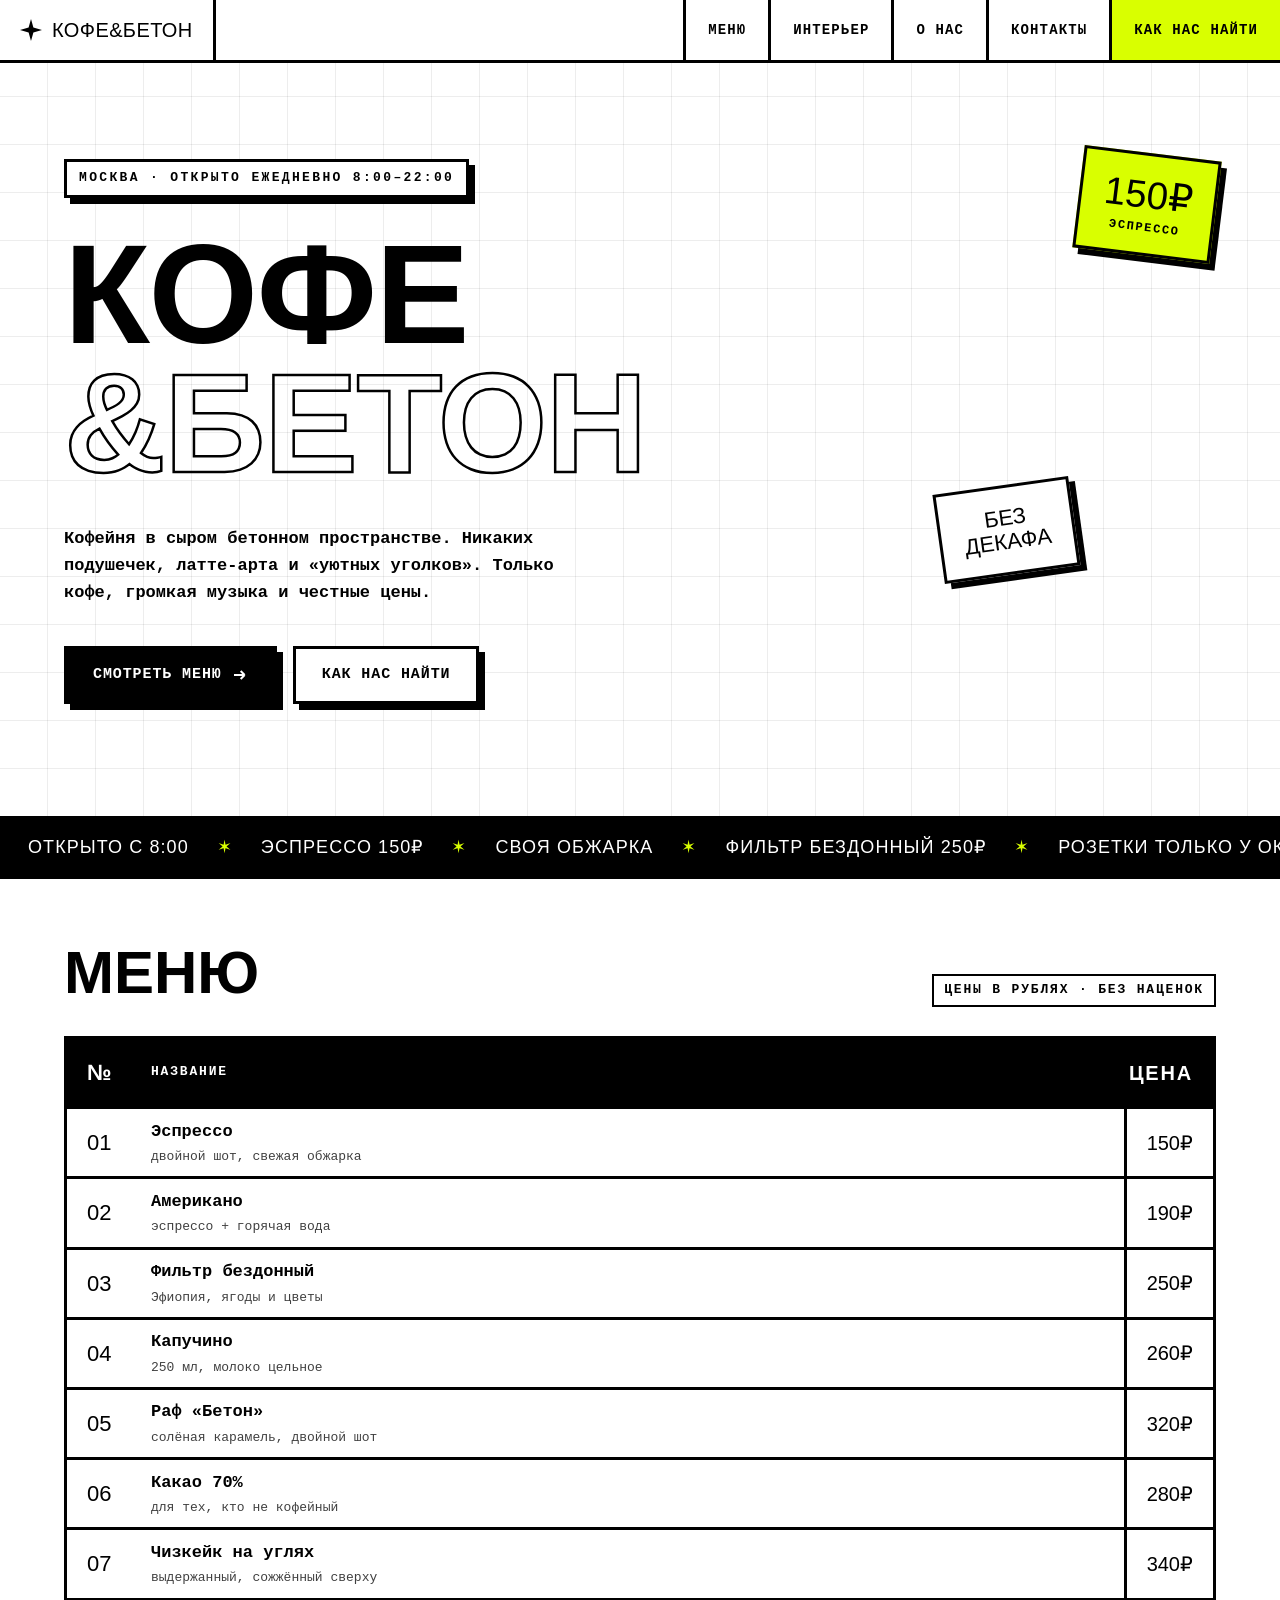
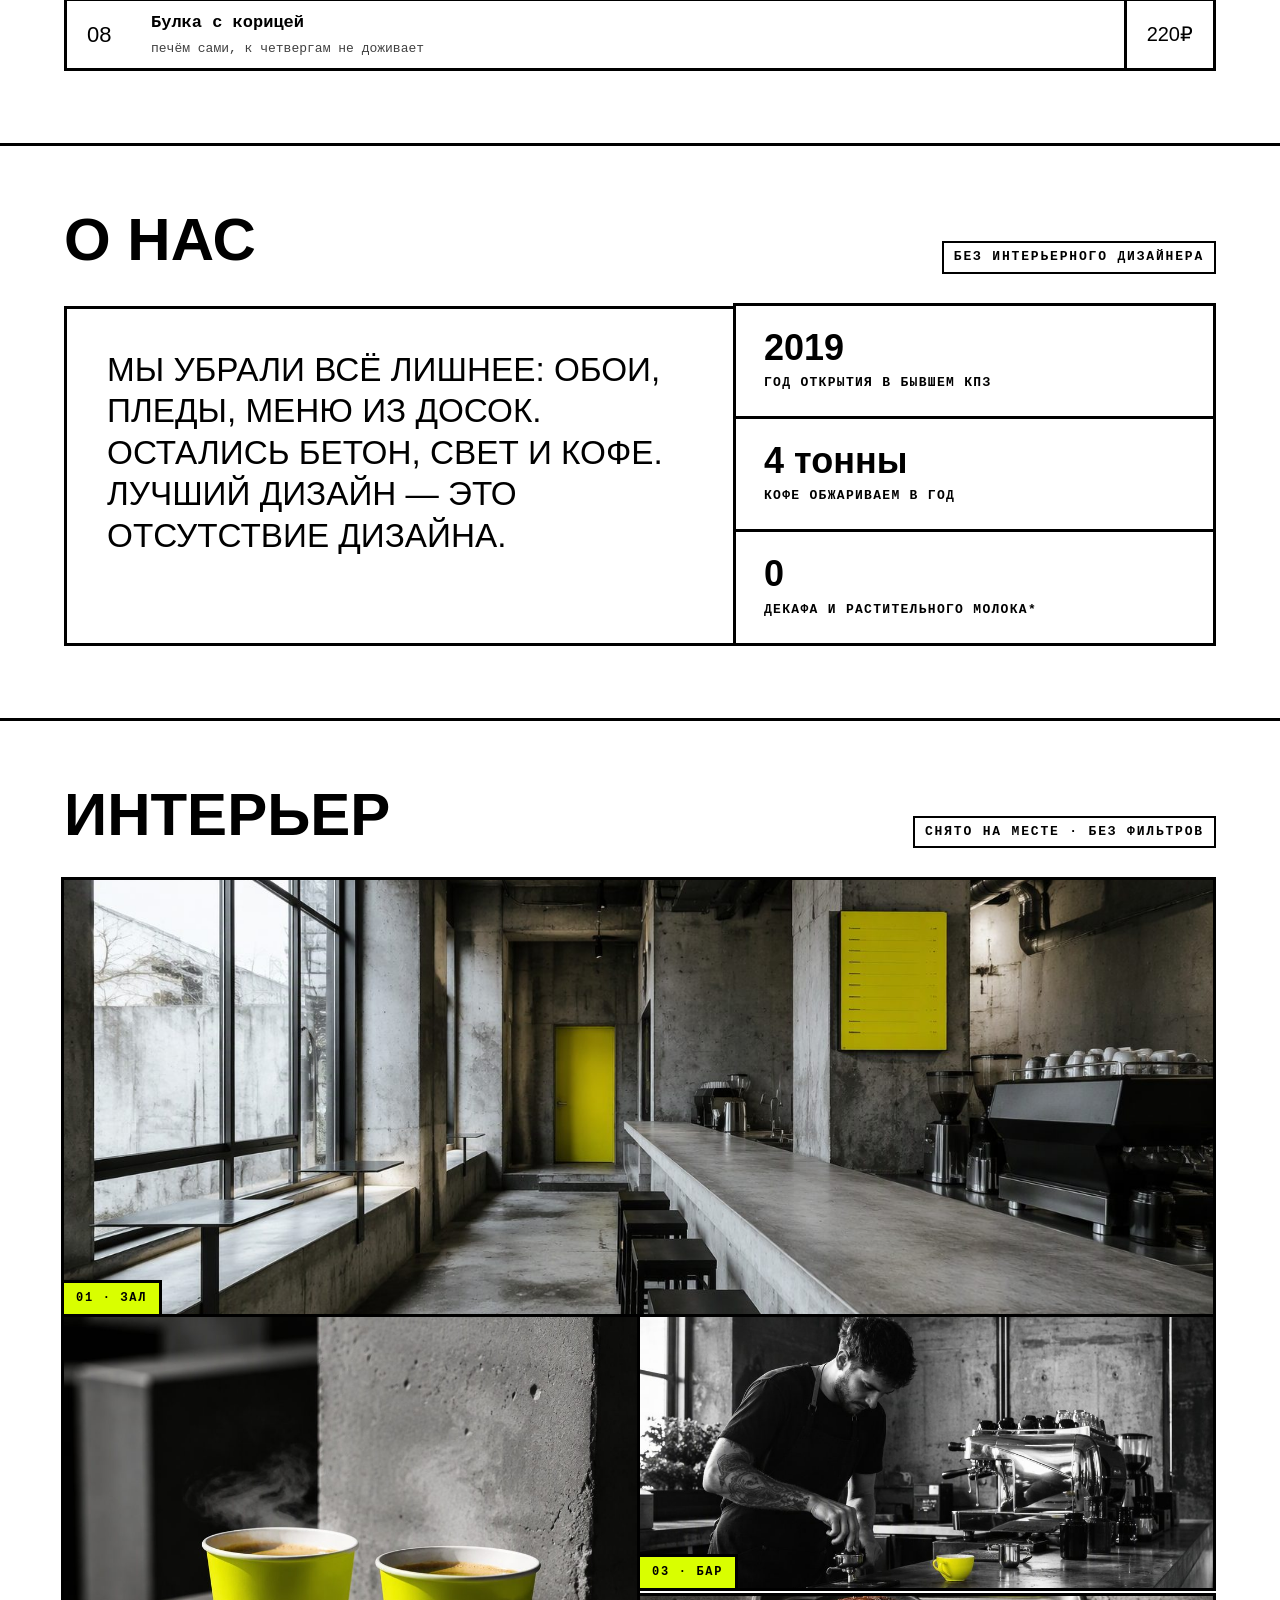
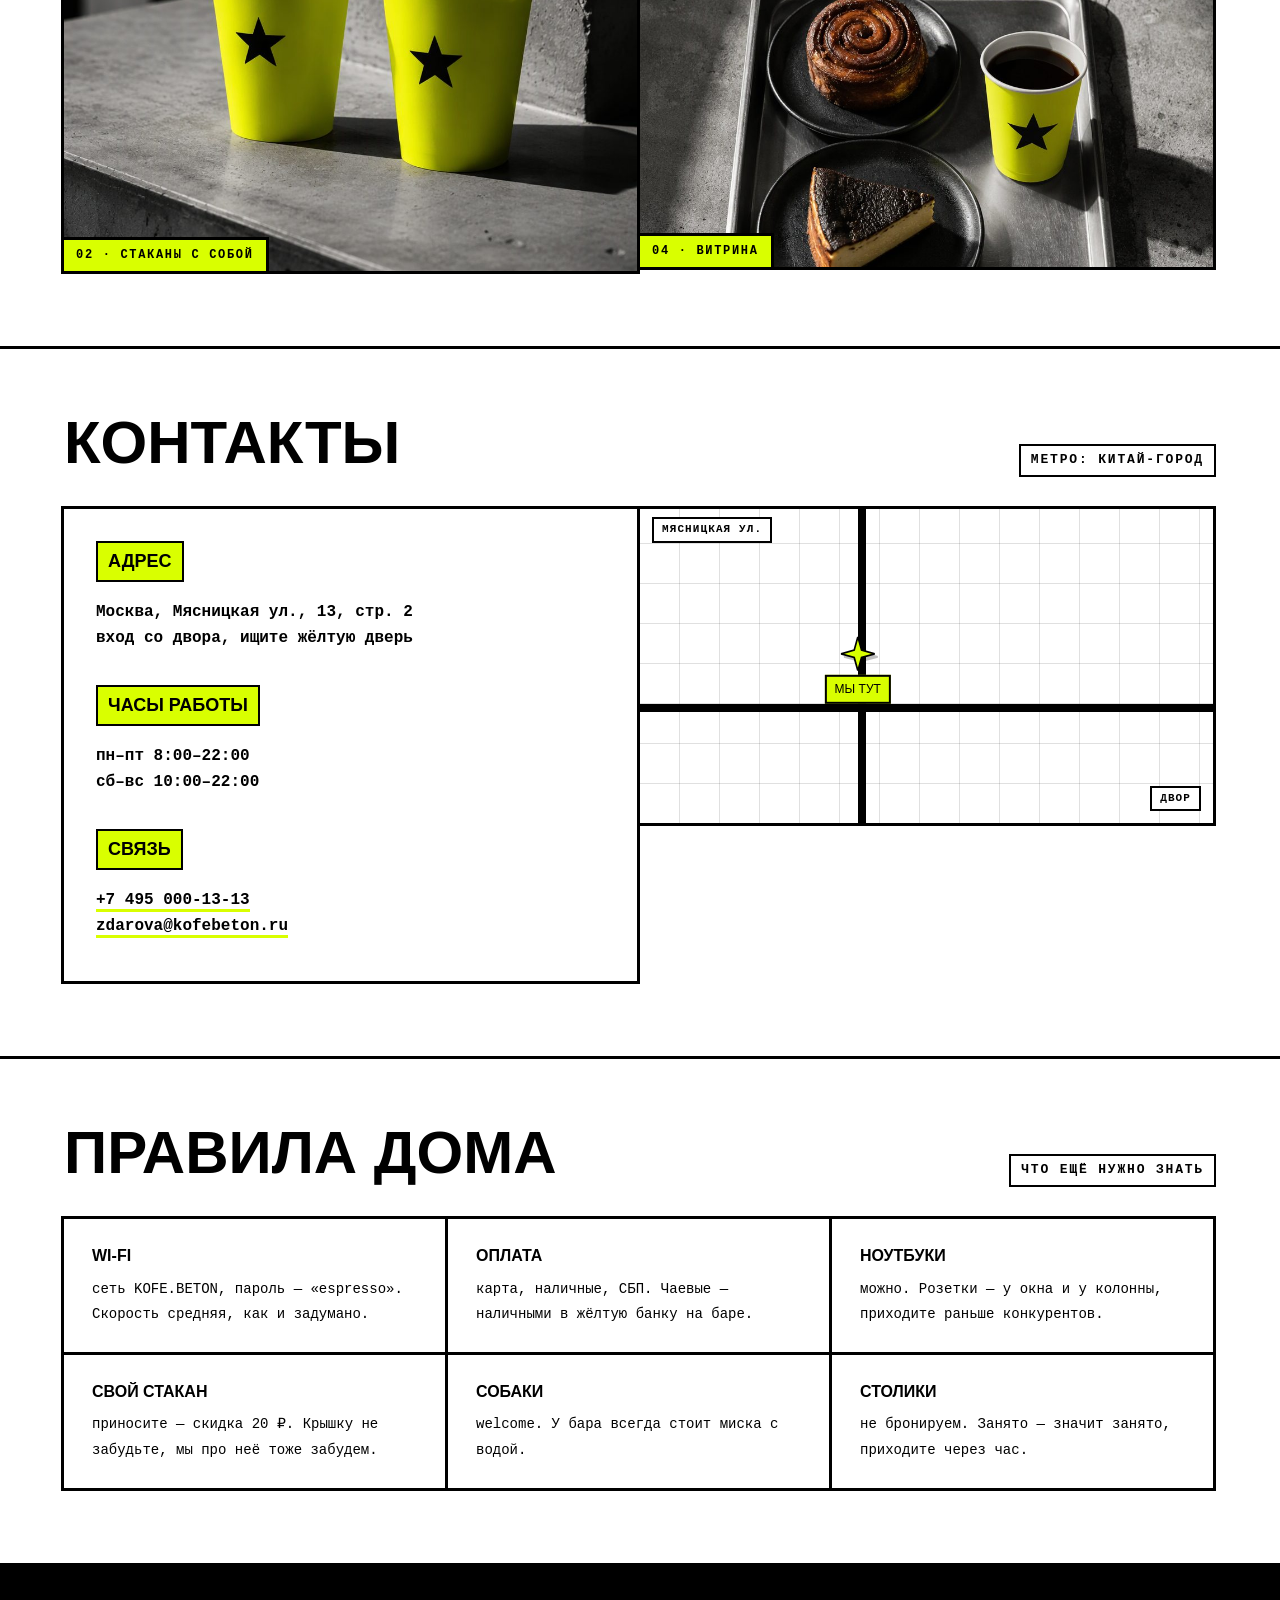
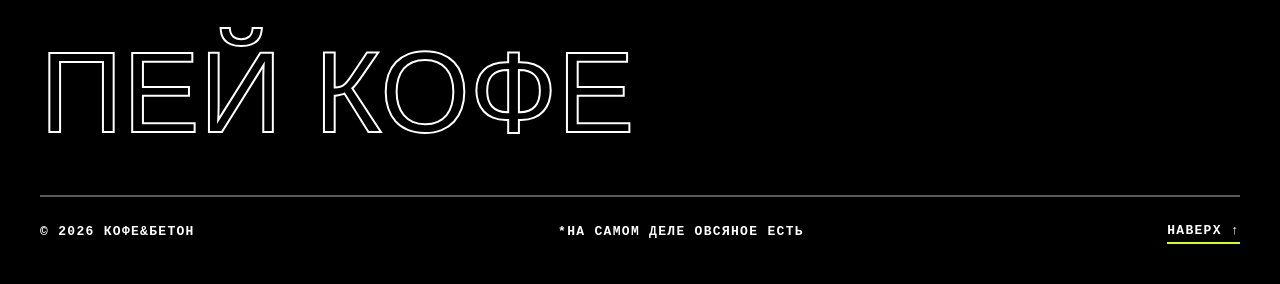
==== brutalism/index.html @ d3bed9bd "КОФЕ & БЕТОН: два сайта — постер в корне, брутализм в /brutalism/" ====
<!doctype html>
<html lang="ru">
<head>
<meta charset="utf-8">
<meta name="viewport" content="width=device-width, initial-scale=1">
<meta http-equiv="Content-Security-Policy" content="default-src 'self'; script-src 'self' 'unsafe-inline'; style-src 'self' 'unsafe-inline' https://fonts.googleapis.com; font-src https://fonts.gstatic.com; img-src 'self' data:; base-uri 'self'; form-action 'none'">
<title>КОФЕ & БЕТОН — кофейня в Москве</title>
<meta name="description" content="КОФЕ & БЕТОН — кофейня в стиле брутализм. Эспрессо, фильтр, молочные и бетонный интерьер. Открыто ежедневно с 8:00.">
<link rel="icon" href="data:image/svg+xml,%3Csvg xmlns='http://www.w3.org/2000/svg' viewBox='0 0 24 24'%3E%3Crect width='24' height='24' fill='%23d9ff00'/%3E%3Cpath d='M12 3l1.8 7.2L21 12l-7.2 1.8L12 21l-1.8-7.2L3 12l7.2-1.8z'/%3E%3C/svg%3E">
<link rel="preconnect" href="https://fonts.googleapis.com">
<link rel="preconnect" href="https://fonts.gstatic.com" crossorigin>
<link href="https://fonts.googleapis.com/css2?family=Archivo+Black&family=Space+Mono:ital,wght@0,400;0,700;1,400&display=swap" rel="stylesheet">
<style>
:root{
  --ink:#000000;
  --paper:#ffffff;
  --acid:#d9ff00;
  --display:"Archivo Black",Arial Black,sans-serif;
  --mono:"Space Mono","Courier New",monospace;
}
*{box-sizing:border-box;margin:0;padding:0}
html{scroll-behavior:smooth}
body{
  font-family:var(--mono);
  font-size:16px;
  line-height:1.6;
  color:var(--ink);
  background:var(--paper);
  -webkit-font-smoothing:antialiased;
  overflow-x:hidden;
}
img{max-width:100%;display:block}
a{color:inherit;text-decoration:none}
:focus-visible{outline:3px solid var(--ink);outline-offset:2px}
button{font-family:var(--mono);cursor:pointer}

/* ---------- header ---------- */
.header{
  position:sticky;top:0;z-index:50;
  display:flex;align-items:stretch;justify-content:space-between;
  background:var(--paper);
  border-bottom:3px solid var(--ink);
}
.brand{
  font-family:var(--display);
  font-size:20px;
  letter-spacing:.02em;
  padding:14px 20px;
  border-right:3px solid var(--ink);
  display:flex;align-items:center;gap:10px;
}
.brand svg{flex:none}
.nav{display:flex;align-items:stretch}
.nav a{
  display:flex;align-items:center;
  padding:14px 22px;
  border-left:3px solid var(--ink);
  font-weight:700;font-size:14px;letter-spacing:.08em;
  transition:background .15s ease-out,color .15s ease-out;
}
.nav a:hover,.nav a:focus-visible{background:var(--ink);color:var(--paper)}
.nav a.nav-cta{background:var(--acid)}
.nav a.nav-cta:hover,.nav a.nav-cta:focus-visible{background:var(--ink);color:var(--acid)}
.burger{
  display:none;
  background:var(--paper);border:none;border-left:3px solid var(--ink);
  padding:14px 20px;font-weight:700;font-size:14px;letter-spacing:.08em;
}
.burger:hover{background:var(--acid)}

/* ---------- hero ---------- */
.hero{
  position:relative;
  border-bottom:3px solid var(--ink);
  background:
    repeating-linear-gradient(0deg,transparent 0 47px,rgba(0,0,0,.07) 47px 48px),
    repeating-linear-gradient(90deg,transparent 0 47px,rgba(0,0,0,.07) 47px 48px),
    var(--paper);
}
.hero-inner{
  max-width:1200px;margin:0 auto;padding:96px 24px 112px;
}
.hero-kicker{
  display:inline-block;
  font-weight:700;font-size:13px;letter-spacing:.18em;
  border:3px solid var(--ink);
  padding:6px 12px;margin-bottom:32px;
  background:var(--paper);
  box-shadow:6px 6px 0 var(--ink);
}
.hero h1{
  font-family:var(--display);
  font-size:clamp(56px,11vw,148px);
  line-height:.92;
  letter-spacing:-.01em;
  text-transform:uppercase;
}
.hero h1 .row2{
  display:block;
  color:transparent;
  -webkit-text-stroke:2.5px var(--ink);
  text-stroke:2.5px var(--ink);
}
.hero-sub{
  max-width:52ch;
  margin-top:36px;
  font-size:17px;font-weight:700;
}
.hero-actions{display:flex;flex-wrap:wrap;gap:16px;margin-top:40px}
.btn{
  display:inline-flex;align-items:center;gap:10px;
  font-weight:700;font-size:15px;letter-spacing:.06em;text-transform:uppercase;
  border:3px solid var(--ink);
  padding:14px 26px;
  background:var(--paper);color:var(--ink);
  box-shadow:6px 6px 0 var(--ink);
  transition:transform .12s ease-out,box-shadow .12s ease-out,background .12s ease-out,color .12s ease-out;
}
.btn:hover{background:var(--acid);transform:translate(3px,3px);box-shadow:3px 3px 0 var(--ink)}
.btn:active{transform:translate(6px,6px);box-shadow:0 0 0 var(--ink)}
.btn-dark{background:var(--ink);color:var(--paper)}
.btn-dark:hover{background:var(--acid);color:var(--ink)}
.sticker{
  position:absolute;
  font-family:var(--display);
  text-transform:uppercase;
  background:var(--acid);
  border:3px solid var(--ink);
  box-shadow:6px 6px 0 var(--ink);
  padding:18px 22px;
  text-align:center;
  line-height:1.1;
  transform:rotate(7deg);
  transition:transform .2s ease-out;
}
.sticker:hover{transform:rotate(0deg) scale(1.05)}
.sticker .price{font-size:clamp(28px,3vw,40px);display:block}
.sticker .label{font-family:var(--mono);font-weight:700;font-size:12px;letter-spacing:.14em;display:block;margin-top:6px}
.sticker-hero{top:12%;right:5%}
.sticker-no{top:56%;right:16%;background:var(--paper);transform:rotate(-8deg)}
.sticker-no:hover{transform:rotate(0deg) scale(1.05)}

/* ---------- ticker ---------- */
.ticker{
  border-bottom:3px solid var(--ink);
  background:var(--ink);color:var(--paper);
  overflow:hidden;white-space:nowrap;
}
.ticker-track{
  display:inline-flex;align-items:center;
  padding:14px 0;
  animation:ticker 22s linear infinite;
}
.ticker:hover .ticker-track{animation-play-state:paused}
.ticker-track span{
  font-family:var(--display);
  font-size:18px;letter-spacing:.06em;text-transform:uppercase;
  padding:0 28px;
}
.ticker-track .dot{color:var(--acid);padding:0}
@keyframes ticker{
  from{transform:translateX(0)}
  to{transform:translateX(-50%)}
}

/* ---------- sections ---------- */
.section{border-bottom:3px solid var(--ink)}
.section-head{
  display:flex;align-items:baseline;justify-content:space-between;gap:16px;flex-wrap:wrap;
  max-width:1200px;margin:0 auto;
  padding:64px 24px 32px;
}
.section-title{
  font-family:var(--display);
  font-size:clamp(34px,5vw,60px);
  line-height:1;
  text-transform:uppercase;
}
.section-note{font-size:13px;font-weight:700;letter-spacing:.14em;border:2px solid var(--ink);padding:4px 10px}

/* menu table */
.menu-table{max-width:1200px;margin:0 auto;padding:0 24px 72px}
.menu-row{
  display:grid;
  grid-template-columns:64px 1fr auto;
  align-items:center;gap:20px;
  border:3px solid var(--ink);
  margin-top:-3px;
  background:var(--paper);
  transition:background .12s ease-out;
}
.menu-row:hover{background:var(--acid)}
.menu-row.head{
  background:var(--ink);color:var(--paper);
  font-weight:700;font-size:13px;letter-spacing:.14em;text-transform:uppercase;
}
.menu-row.head:hover{background:var(--ink)}
.menu-num{
  font-family:var(--display);font-size:22px;
  padding:16px 0 16px 20px;
}
.menu-name{font-weight:700;font-size:17px}
.menu-desc{display:block;font-size:13px;opacity:.75;margin-top:2px}
.menu-price{
  font-family:var(--display);font-size:20px;
  border-left:3px solid var(--ink);
  padding:16px 20px;align-self:stretch;
  display:flex;align-items:center;
  white-space:nowrap;
}

/* gallery */
.gallery-grid{
  max-width:1200px;margin:0 auto;
  padding:0 24px 72px;
  display:grid;grid-template-columns:1fr 1fr;
}
.ph{
  position:relative;margin:-3px 0 0 -3px;
  border:3px solid var(--ink);
  background:var(--ink);overflow:hidden;
}
.ph img{width:100%;height:100%;object-fit:cover;display:block;transition:transform .25s ease-out}
.ph:hover img{transform:scale(1.03)}
.ph figcaption{
  position:absolute;left:0;bottom:0;
  background:var(--acid);
  border-top:3px solid var(--ink);border-right:3px solid var(--ink);
  font-weight:700;font-size:12px;letter-spacing:.14em;
  padding:6px 12px;
}
.ph-wide{grid-column:1/-1;height:440px}
.ph-tall{grid-row:span 2;height:560px}
.ph-small{height:277px}

/* house rules */
.rules{
  max-width:1200px;margin:0 auto;
  padding:0 24px 72px;
  display:grid;grid-template-columns:repeat(3,1fr);
}
.rule{
  border:3px solid var(--ink);margin:-3px 0 0 -3px;
  padding:24px 28px;
  transition:background .12s ease-out;
}
.rule:hover{background:var(--acid)}
.rule b{font-family:var(--display);font-size:16px;text-transform:uppercase;display:block;margin-bottom:8px}
.rule span{font-size:14px}

/* about */
.about-grid{
  max-width:1200px;margin:0 auto;
  padding:0 24px 72px;
  display:grid;grid-template-columns:1.4fr 1fr;gap:0;
  border:none;
}
.about-statement{
  border:3px solid var(--ink);
  padding:40px;
  font-family:var(--display);
  font-size:clamp(22px,2.6vw,34px);
  line-height:1.25;text-transform:uppercase;
  background:var(--paper);
}
.about-facts{display:flex;flex-direction:column}
.fact{
  border:3px solid var(--ink);margin:-3px 0 0 -3px;
  padding:22px 28px;
  flex:1;display:flex;flex-direction:column;justify-content:center;
  transition:background .12s ease-out;
}
.fact:hover{background:var(--acid)}
.fact b{font-family:var(--display);font-size:clamp(24px,3vw,36px);display:block;line-height:1.1}
.fact span{font-size:13px;font-weight:700;letter-spacing:.1em;text-transform:uppercase;margin-top:6px}

/* contacts */
.contact-grid{
  max-width:1200px;margin:0 auto;
  padding:0 24px 72px;
  display:grid;grid-template-columns:1fr 1fr;gap:0;
}
.contact-block{border:3px solid var(--ink);margin:-3px 0 0 -3px;padding:32px}
.contact-block h3{
  font-family:var(--display);font-size:18px;text-transform:uppercase;
  margin-bottom:18px;
  display:inline-block;background:var(--acid);padding:4px 10px;border:2px solid var(--ink);
}
.contact-block p{font-size:16px;font-weight:700;margin-bottom:10px}
.contact-block a{border-bottom:3px solid var(--acid);transition:background .12s ease-out}
.contact-block a:hover{background:var(--acid)}
.map{
  border:3px solid var(--ink);margin:-3px 0 0 -3px;
  height:320px;position:relative;overflow:hidden;
  background:
    repeating-linear-gradient(0deg,transparent 0 39px,rgba(0,0,0,.12) 39px 40px),
    repeating-linear-gradient(90deg,transparent 0 39px,rgba(0,0,0,.12) 39px 40px),
    var(--paper);
}
.map-road{position:absolute;background:var(--ink)}
.map-road.h{left:0;right:0;height:8px;top:62%}
.map-road.v{top:0;bottom:0;width:8px;left:38%}
.map-label{
  position:absolute;font-size:11px;font-weight:700;letter-spacing:.1em;
  background:var(--paper);border:2px solid var(--ink);padding:2px 8px;
}
.map-pin{
  position:absolute;top:62%;left:38%;
  transform:translate(-50%,-100%);
  display:flex;flex-direction:column;align-items:center;
}
.map-pin svg{filter:drop-shadow(3px 3px 0 rgba(0,0,0,.25))}
.map-pin span{
  font-family:var(--display);font-size:12px;text-transform:uppercase;
  background:var(--acid);border:2px solid var(--ink);padding:3px 8px;margin-top:4px;white-space:nowrap;
}

/* footer */
.footer{background:var(--ink);color:var(--paper);padding:72px 24px 40px}
.footer-inner{max-width:1200px;margin:0 auto}
.footer-big{
  font-family:var(--display);
  font-size:clamp(44px,9vw,120px);
  line-height:.95;text-transform:uppercase;
  color:transparent;-webkit-text-stroke:2px var(--paper);
  transition:color .2s ease-out;
}
.footer-big:hover{color:var(--acid);-webkit-text-stroke-color:var(--acid)}
.footer-row{
  display:flex;justify-content:space-between;align-items:center;gap:24px;flex-wrap:wrap;
  margin-top:48px;padding-top:24px;
  border-top:2px solid rgba(255,255,255,.35);
  font-size:13px;font-weight:700;letter-spacing:.1em;text-transform:uppercase;
}
.footer-row a{border-bottom:2px solid var(--acid)}
.footer-row a:hover{background:var(--acid);color:var(--ink);border-bottom-color:var(--ink)}
.to-top{display:inline-flex;align-items:center;gap:8px;color:inherit}
.to-top:hover{background:var(--acid);color:var(--ink)}

/* ---------- mobile ---------- */
@media (max-width:860px){
  .nav{
    display:none;position:absolute;top:100%;left:0;right:0;
    flex-direction:column;background:var(--paper);
    border-bottom:3px solid var(--ink);
  }
  .nav.open{display:flex}
  .nav a{border-left:none;border-top:3px solid var(--ink);padding:16px 22px}
  .burger{display:block}
  .hero-inner{padding:64px 20px 180px}
  .sticker-hero{top:auto;bottom:-40px;right:6%}
  .sticker-no{display:none}
  .about-grid,.contact-grid{grid-template-columns:1fr}
  .gallery-grid{grid-template-columns:1fr}
  .ph-wide{height:280px}
  .ph-tall{grid-row:auto;height:400px}
  .ph-small{height:280px}
  .rules{grid-template-columns:1fr 1fr}
}
@media (prefers-reduced-motion:reduce){
  html{scroll-behavior:auto}
  .ticker-track{animation:none}
  *{transition:none!important}
}
</style>
</head>
<body>

<header class="header">
  <a class="brand" href="#top" aria-label="КОФЕ & БЕТОН — наверх">
    <svg width="22" height="22" viewBox="0 0 24 24" aria-hidden="true">
      <path d="M12 0l2.6 9.4L24 12l-9.4 2.6L12 24l-2.6-9.4L0 12l9.4-2.6z" fill="currentColor"/>
    </svg>
    КОФЕ&БЕТОН
  </a>
  <button class="burger" id="burger" aria-expanded="false" aria-controls="nav">МЕНЮ &#9776;</button>
  <nav class="nav" id="nav" aria-label="Основная навигация">
    <a href="#menu">МЕНЮ</a>
    <a href="#gallery">ИНТЕРЬЕР</a>
    <a href="#about">О НАС</a>
    <a href="#contacts">КОНТАКТЫ</a>
    <a class="nav-cta" href="#contacts">КАК НАС НАЙТИ</a>
  </nav>
</header>

<main id="top">

  <!-- HERO -->
  <section class="hero">
    <div class="hero-inner">
      <span class="hero-kicker">МОСКВА · ОТКРЫТО ЕЖЕДНЕВНО 8:00–22:00</span>
      <h1>
        Кофе<span class="row2">&amp;Бетон</span>
      </h1>
      <p class="hero-sub">
        Кофейня в сыром бетонном пространстве. Никаких подушечек, латте-арта
        и «уютных уголков». Только кофе, громкая музыка и честные цены.
      </p>
      <div class="hero-actions">
        <a class="btn btn-dark" href="#menu">Смотреть меню
          <svg width="16" height="16" viewBox="0 0 24 24" aria-hidden="true"><path d="M3 12h16m0 0l-6-6m6 6l-6 6" stroke="currentColor" stroke-width="3" fill="none"/></svg>
        </a>
        <a class="btn" href="#contacts">Как нас найти</a>
      </div>
    </div>
    <div class="sticker sticker-hero" aria-hidden="true">
      <span class="price">150&#8381;</span>
      <span class="label">ЭСПРЕССО</span>
    </div>
    <div class="sticker sticker-no" aria-hidden="true">
      <span class="price" style="font-size:22px">БЕЗ<br>ДЕКАФА</span>
    </div>
  </section>

  <!-- TICKER -->
  <div class="ticker" aria-hidden="true">
    <div class="ticker-track" id="ticker-track">
      <span>Открыто с 8:00</span><span class="dot">&#10038;</span>
      <span>Эспрессо 150&#8381;</span><span class="dot">&#10038;</span>
      <span>Своя обжарка</span><span class="dot">&#10038;</span>
      <span>Фильтр бездонный 250&#8381;</span><span class="dot">&#10038;</span>
      <span>Розетки только у окна</span><span class="dot">&#10038;</span>
    </div>
  </div>

  <!-- MENU -->
  <section class="section" id="menu">
    <div class="section-head">
      <h2 class="section-title">Меню</h2>
      <span class="section-note">ЦЕНЫ В РУБЛЯХ · БЕЗ НАЦЕНОК</span>
    </div>
    <div class="menu-table" role="table" aria-label="Меню кофейни">
      <div class="menu-row head" role="row">
        <span class="menu-num">&#8470;</span><span>Название</span><span class="menu-price">Цена</span>
      </div>
      <div class="menu-row" role="row">
        <span class="menu-num">01</span>
        <span><span class="menu-name">Эспрессо</span><span class="menu-desc">двойной шот, свежая обжарка</span></span>
        <span class="menu-price">150&#8381;</span>
      </div>
      <div class="menu-row" role="row">
        <span class="menu-num">02</span>
        <span><span class="menu-name">Американо</span><span class="menu-desc">эспрессо + горячая вода</span></span>
        <span class="menu-price">190&#8381;</span>
      </div>
      <div class="menu-row" role="row">
        <span class="menu-num">03</span>
        <span><span class="menu-name">Фильтр бездонный</span><span class="menu-desc">Эфиопия, ягоды и цветы</span></span>
        <span class="menu-price">250&#8381;</span>
      </div>
      <div class="menu-row" role="row">
        <span class="menu-num">04</span>
        <span><span class="menu-name">Капучино</span><span class="menu-desc">250 мл, молоко цельное</span></span>
        <span class="menu-price">260&#8381;</span>
      </div>
      <div class="menu-row" role="row">
        <span class="menu-num">05</span>
        <span><span class="menu-name">Раф «Бетон»</span><span class="menu-desc">солёная карамель, двойной шот</span></span>
        <span class="menu-price">320&#8381;</span>
      </div>
      <div class="menu-row" role="row">
        <span class="menu-num">06</span>
        <span><span class="menu-name">Какао 70%</span><span class="menu-desc">для тех, кто не кофейный</span></span>
        <span class="menu-price">280&#8381;</span>
      </div>
      <div class="menu-row" role="row">
        <span class="menu-num">07</span>
        <span><span class="menu-name">Чизкейк на углях</span><span class="menu-desc">выдержанный, сожжённый сверху</span></span>
        <span class="menu-price">340&#8381;</span>
      </div>
      <div class="menu-row" role="row">
        <span class="menu-num">08</span>
        <span><span class="menu-name">Булка с корицей</span><span class="menu-desc">печём сами, к четвергам не доживает</span></span>
        <span class="menu-price">220&#8381;</span>
      </div>
    </div>
  </section>

  <!-- ABOUT -->
  <section class="section" id="about">
    <div class="section-head">
      <h2 class="section-title">О нас</h2>
      <span class="section-note">БЕЗ ИНТЕРЬЕРНОГО ДИЗАЙНЕРА</span>
    </div>
    <div class="about-grid">
      <div class="about-statement">
        Мы убрали всё лишнее: обои, пледы, меню из досок. Остались бетон,
        свет и кофе. Лучший дизайн — это отсутствие дизайна.
      </div>
      <div class="about-facts">
        <div class="fact">
          <b>2019</b>
          <span>год открытия в бывшем КПЗ</span>
        </div>
        <div class="fact">
          <b>4 тонны</b>
          <span>кофе обжариваем в год</span>
        </div>
        <div class="fact">
          <b>0</b>
          <span>декафа и растительного молока*</span>
        </div>
      </div>
    </div>
  </section>

  <!-- GALLERY -->
  <section class="section" id="gallery">
    <div class="section-head">
      <h2 class="section-title">Интерьер</h2>
      <span class="section-note">СНЯТО НА МЕСТЕ · БЕЗ ФИЛЬТРОВ</span>
    </div>
    <div class="gallery-grid">
      <figure class="ph ph-wide">
        <img src="images/interior.jpg" alt="Зал кофейни: сырой бетон, трубы под потолком, чёрные стулья и жёлтая дверь" loading="lazy">
        <figcaption>01 · ЗАЛ</figcaption>
      </figure>
      <figure class="ph ph-tall">
        <img src="images/cups.jpg" alt="Два фирменных стакана кислотно-жёлтого цвета со звездой на бетонной стойке" loading="lazy">
        <figcaption>02 · СТАКАНЫ С СОБОЙ</figcaption>
      </figure>
      <figure class="ph ph-small">
        <img src="images/barista.jpg" alt="Бариста в чёрном фартуке готовит эспрессо за бетонной стойкой" loading="lazy">
        <figcaption>03 · БАР</figcaption>
      </figure>
      <figure class="ph ph-small">
        <img src="images/pastry-v2.jpg" alt="Булка с корицей и чизкейк на чёрных тарелках рядом с жёлтым стаканом" loading="lazy">
        <figcaption>04 · ВИТРИНА</figcaption>
      </figure>
    </div>
  </section>

  <!-- CONTACTS -->
  <section class="section" id="contacts">
    <div class="section-head">
      <h2 class="section-title">Контакты</h2>
      <span class="section-note">МЕТРО: КИТАЙ-ГОРОД</span>
    </div>
    <div class="contact-grid">
      <div>
        <div class="contact-block">
          <h3>Адрес</h3>
          <p>Москва, Мясницкая ул., 13, стр. 2<br>вход со двора, ищите жёлтую дверь</p>
          <h3 style="margin-top:24px">Часы работы</h3>
          <p>пн–пт 8:00–22:00<br>сб–вс 10:00–22:00</p>
          <h3 style="margin-top:24px">Связь</h3>
          <p><a href="tel:+74950001313">+7 495 000-13-13</a><br>
          <a href="mailto:zdarova@kofebeton.ru">zdarova@kofebeton.ru</a></p>
        </div>
      </div>
      <div class="map" role="img" aria-label="Схематичная карта: Мясницкая улица, 13 — вход со двора">
        <div class="map-road h"></div>
        <div class="map-road v"></div>
        <span class="map-label" style="top:8px;left:12px">МЯСНИЦКАЯ УЛ.</span>
        <span class="map-label" style="bottom:12px;right:12px">ДВОР</span>
        <div class="map-pin">
          <svg width="34" height="34" viewBox="0 0 24 24" aria-hidden="true">
            <path d="M12 0l2.6 9.4L24 12l-9.4 2.6L12 24l-2.6-9.4L0 12l9.4-2.6z" fill="#d9ff00" stroke="#000" stroke-width="1.2"/>
          </svg>
          <span>МЫ ТУТ</span>
        </div>
      </div>
    </div>
  </section>

  <!-- HOUSE RULES -->
  <section class="section" id="rules">
    <div class="section-head">
      <h2 class="section-title">Правила дома</h2>
      <span class="section-note">ЧТО ЕЩЁ НУЖНО ЗНАТЬ</span>
    </div>
    <div class="rules">
      <div class="rule"><b>Wi-Fi</b><span>сеть KOFE.BETON, пароль — «espresso». Скорость средняя, как и задумано.</span></div>
      <div class="rule"><b>Оплата</b><span>карта, наличные, СБП. Чаевые — наличными в жёлтую банку на баре.</span></div>
      <div class="rule"><b>Ноутбуки</b><span>можно. Розетки — у окна и у колонны, приходите раньше конкурентов.</span></div>
      <div class="rule"><b>Свой стакан</b><span>приносите — скидка 20 ₽. Крышку не забудьте, мы про неё тоже забудем.</span></div>
      <div class="rule"><b>Собаки</b><span>welcome. У бара всегда стоит миска с водой.</span></div>
      <div class="rule"><b>Столики</b><span>не бронируем. Занято — значит занято, приходите через час.</span></div>
    </div>
  </section>

</main>

<footer class="footer">
  <div class="footer-inner">
    <div class="footer-big" aria-hidden="true">Пей кофе</div>
    <div class="footer-row">
      <span>&copy; 2026 КОФЕ&amp;БЕТОН</span>
      <span>*на самом деле овсяное есть</span>
      <a class="to-top" href="#top">Наверх &#8593;</a>
    </div>
  </div>
</footer>

<script>
// mobile nav
var burger=document.getElementById('burger');
var nav=document.getElementById('nav');
burger.addEventListener('click',function(){
  var open=nav.classList.toggle('open');
  burger.setAttribute('aria-expanded',open?'true':'false');
});
nav.addEventListener('click',function(e){
  if(e.target.tagName==='A'){nav.classList.remove('open');burger.setAttribute('aria-expanded','false');}
});

// duplicate ticker content for a seamless -50% loop
var track=document.getElementById('ticker-track');
track.innerHTML+=track.innerHTML;
</script>

</body>
</html>
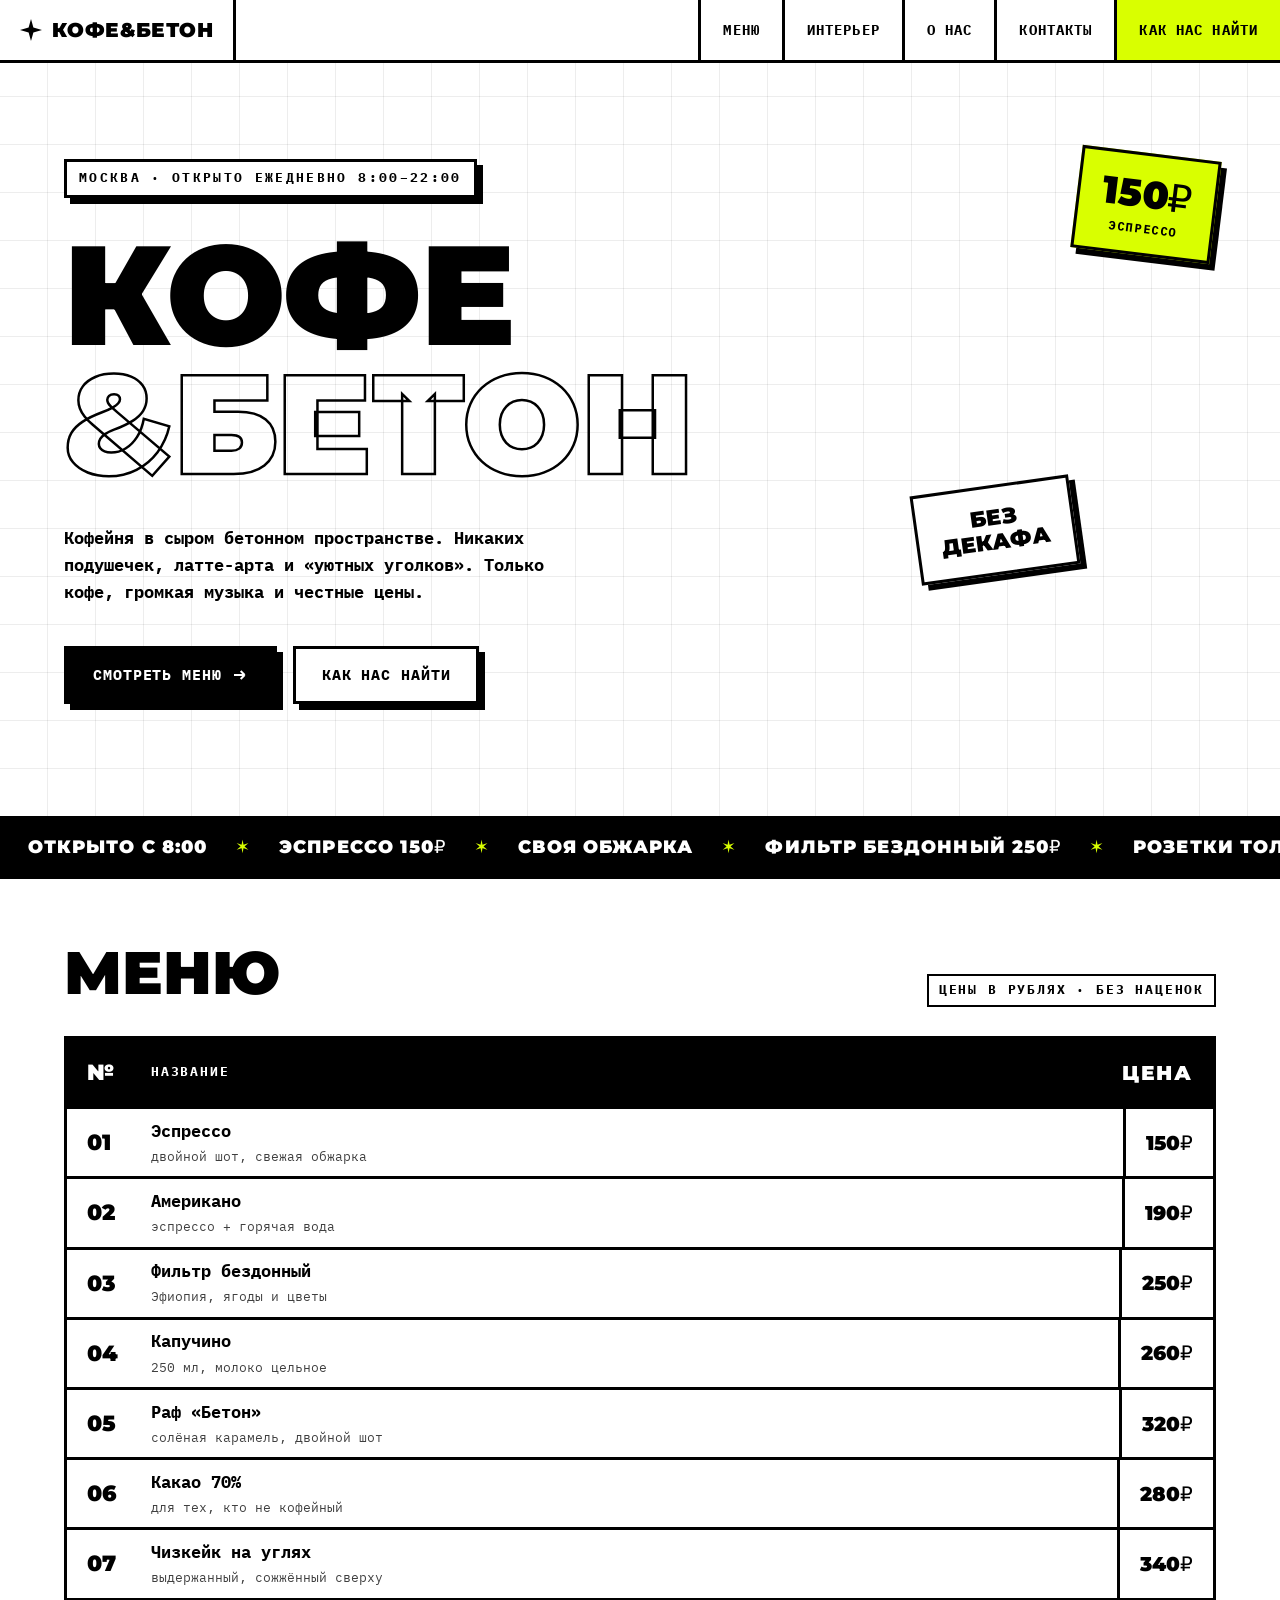
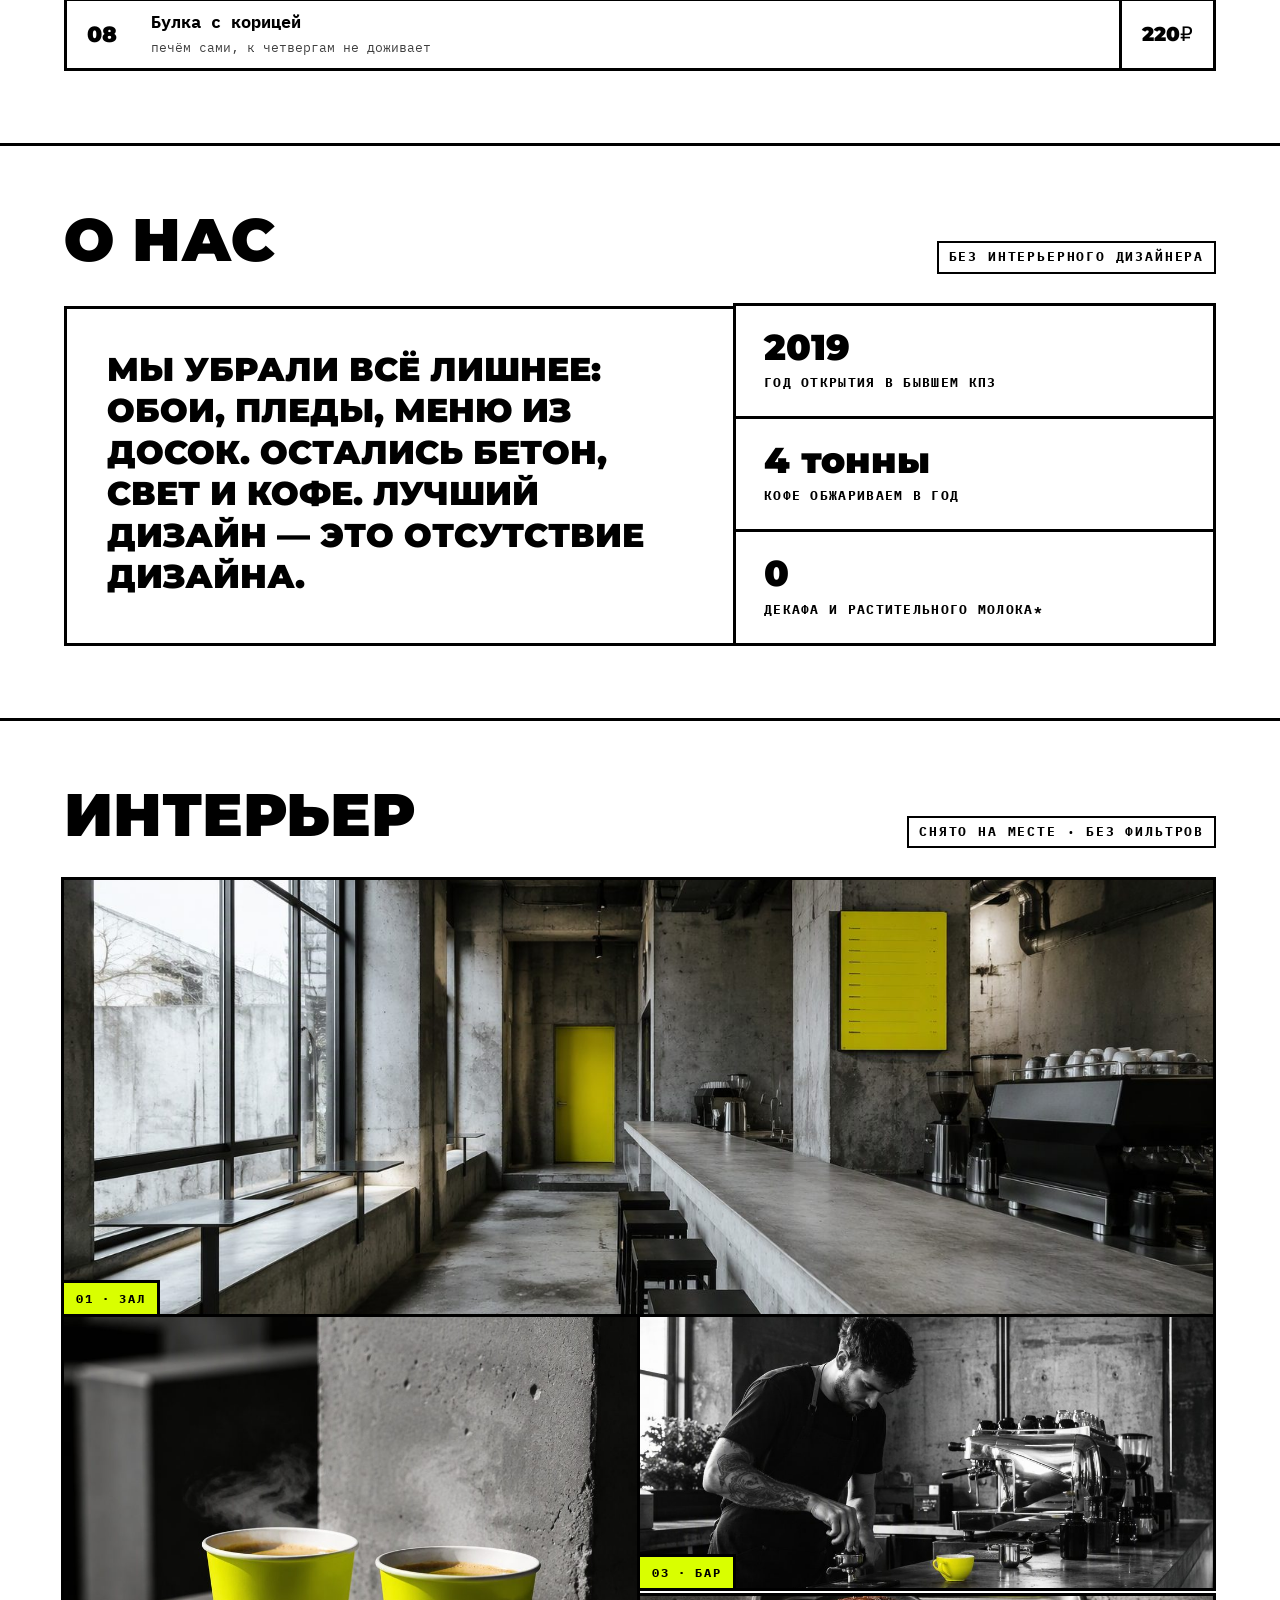
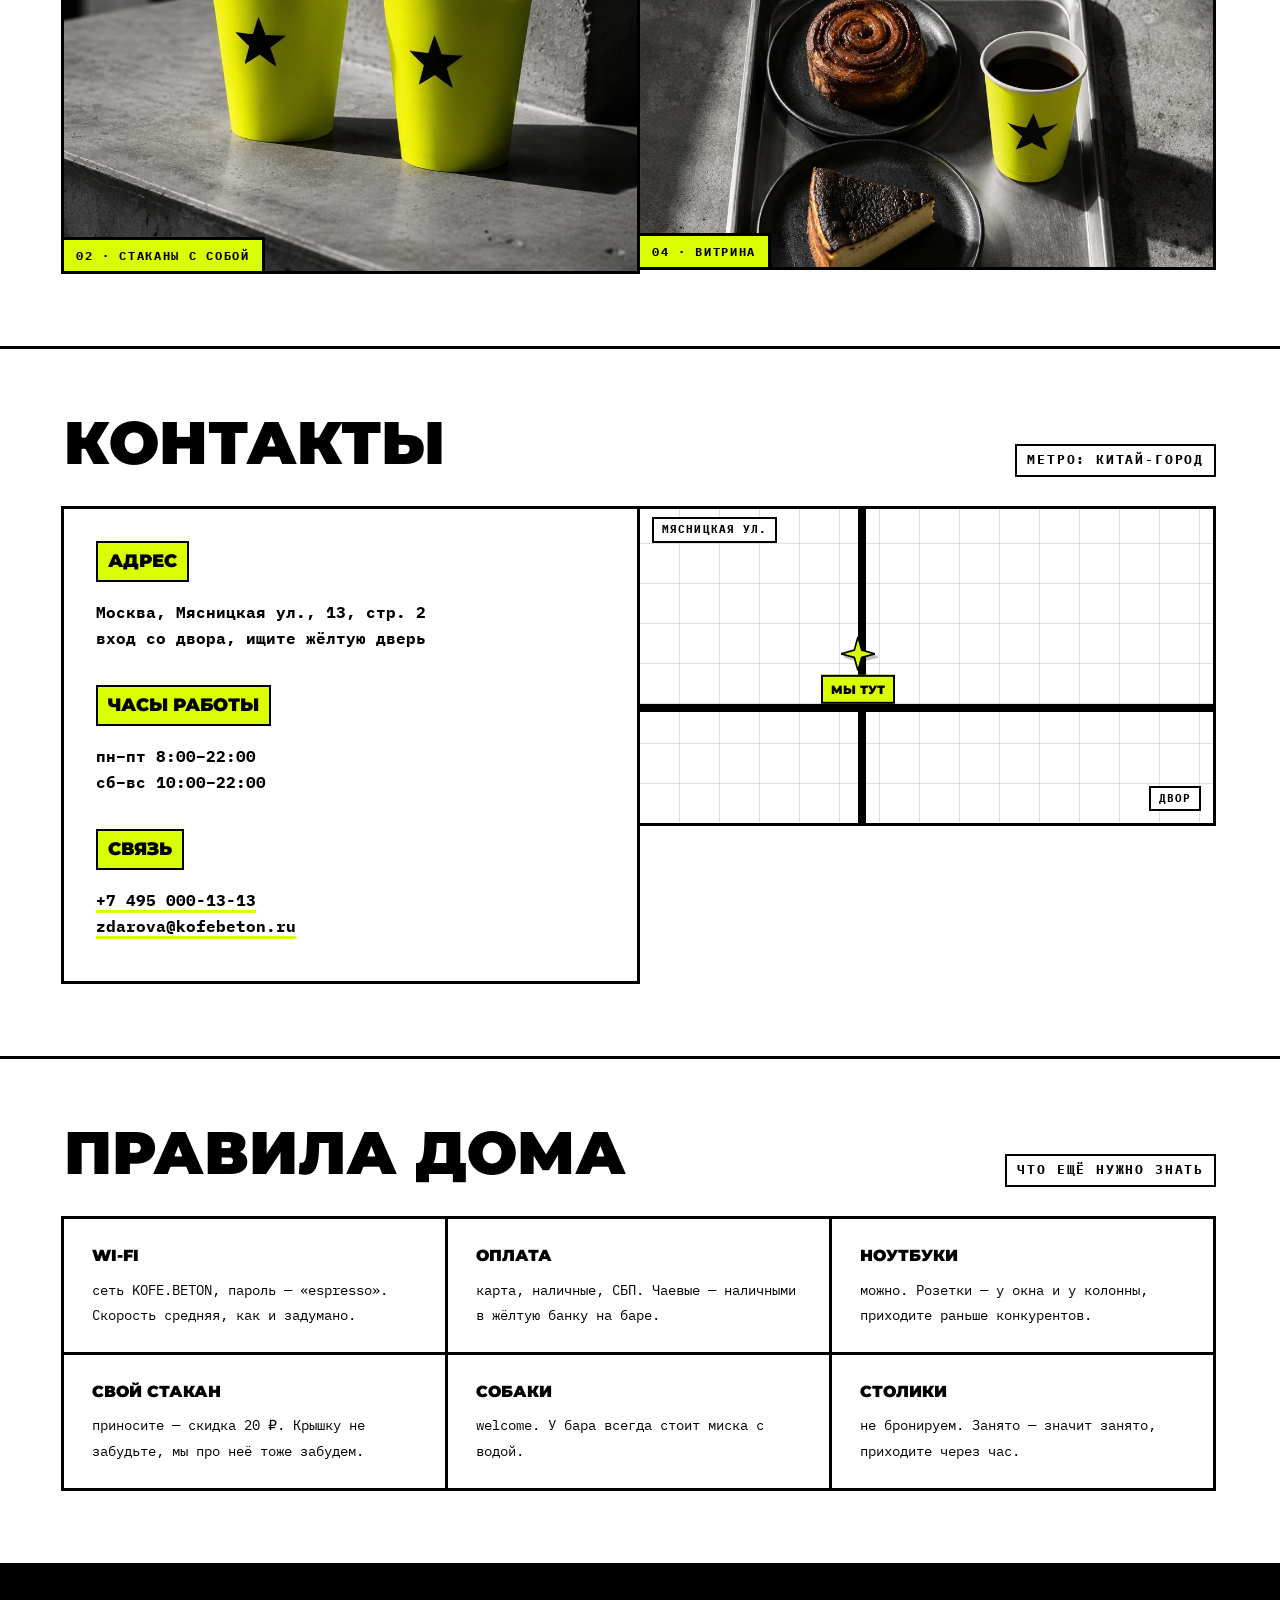
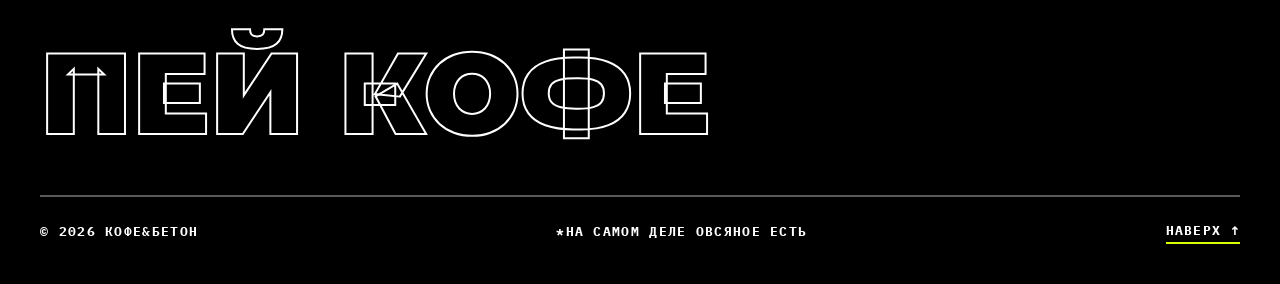
==== commit 9b0051d6: "Шрифты: локальные файлы с кириллицей вместо Google Fonts" ====
--- a/brutalism/index.html
+++ b/brutalism/index.html
@@ -3,20 +3,19 @@
 <head>
 <meta charset="utf-8">
 <meta name="viewport" content="width=device-width, initial-scale=1">
-<meta http-equiv="Content-Security-Policy" content="default-src 'self'; script-src 'self' 'unsafe-inline'; style-src 'self' 'unsafe-inline' https://fonts.googleapis.com; font-src https://fonts.gstatic.com; img-src 'self' data:; base-uri 'self'; form-action 'none'">
+<meta http-equiv="Content-Security-Policy" content="default-src 'self'; script-src 'self' 'unsafe-inline'; style-src 'self' 'unsafe-inline'; font-src 'self'; img-src 'self' data:; object-src 'none'; base-uri 'self'; form-action 'none'; upgrade-insecure-requests">
+<meta name="referrer" content="strict-origin-when-cross-origin">
 <title>КОФЕ & БЕТОН — кофейня в Москве</title>
 <meta name="description" content="КОФЕ & БЕТОН — кофейня в стиле брутализм. Эспрессо, фильтр, молочные и бетонный интерьер. Открыто ежедневно с 8:00.">
 <link rel="icon" href="data:image/svg+xml,%3Csvg xmlns='http://www.w3.org/2000/svg' viewBox='0 0 24 24'%3E%3Crect width='24' height='24' fill='%23d9ff00'/%3E%3Cpath d='M12 3l1.8 7.2L21 12l-7.2 1.8L12 21l-1.8-7.2L3 12l7.2-1.8z'/%3E%3C/svg%3E">
-<link rel="preconnect" href="https://fonts.googleapis.com">
-<link rel="preconnect" href="https://fonts.gstatic.com" crossorigin>
-<link href="https://fonts.googleapis.com/css2?family=Archivo+Black&family=Space+Mono:ital,wght@0,400;0,700;1,400&display=swap" rel="stylesheet">
+<link href="fonts.css" rel="stylesheet">
 <style>
 :root{
   --ink:#000000;
   --paper:#ffffff;
   --acid:#d9ff00;
-  --display:"Archivo Black",Arial Black,sans-serif;
-  --mono:"Space Mono","Courier New",monospace;
+  --display:"Montserrat","Arial Black",sans-serif;
+  --mono:"IBM Plex Mono","Courier New",monospace;
 }
 *{box-sizing:border-box;margin:0;padding:0}
 html{scroll-behavior:smooth}
--- a/brutalism/fonts.css
+++ b/brutalism/fonts.css
@@ -0,0 +1,57 @@
+/* Шрифты КОФЕ & БЕТОН — локальные копии, лицензия SIL OFL */
+@font-face{
+  font-family:'IBM Plex Mono';
+  font-style:italic;
+  font-weight:400;
+  font-display:swap;
+  src:url('fonts/ibm-plex-mono-400-italic-cyrillic.woff2') format('woff2');
+}
+@font-face{
+  font-family:'IBM Plex Mono';
+  font-style:italic;
+  font-weight:400;
+  font-display:swap;
+  src:url('fonts/ibm-plex-mono-400-italic-latin.woff2') format('woff2');
+}
+@font-face{
+  font-family:'IBM Plex Mono';
+  font-style:normal;
+  font-weight:400;
+  font-display:swap;
+  src:url('fonts/ibm-plex-mono-400-normal-cyrillic.woff2') format('woff2');
+}
+@font-face{
+  font-family:'IBM Plex Mono';
+  font-style:normal;
+  font-weight:400;
+  font-display:swap;
+  src:url('fonts/ibm-plex-mono-400-normal-latin.woff2') format('woff2');
+}
+@font-face{
+  font-family:'IBM Plex Mono';
+  font-style:normal;
+  font-weight:700;
+  font-display:swap;
+  src:url('fonts/ibm-plex-mono-700-normal-cyrillic.woff2') format('woff2');
+}
+@font-face{
+  font-family:'IBM Plex Mono';
+  font-style:normal;
+  font-weight:700;
+  font-display:swap;
+  src:url('fonts/ibm-plex-mono-700-normal-latin.woff2') format('woff2');
+}
+@font-face{
+  font-family:'Montserrat';
+  font-style:normal;
+  font-weight:900;
+  font-display:swap;
+  src:url('fonts/montserrat-900-normal-cyrillic.woff2') format('woff2');
+}
+@font-face{
+  font-family:'Montserrat';
+  font-style:normal;
+  font-weight:900;
+  font-display:swap;
+  src:url('fonts/montserrat-900-normal-latin.woff2') format('woff2');
+}
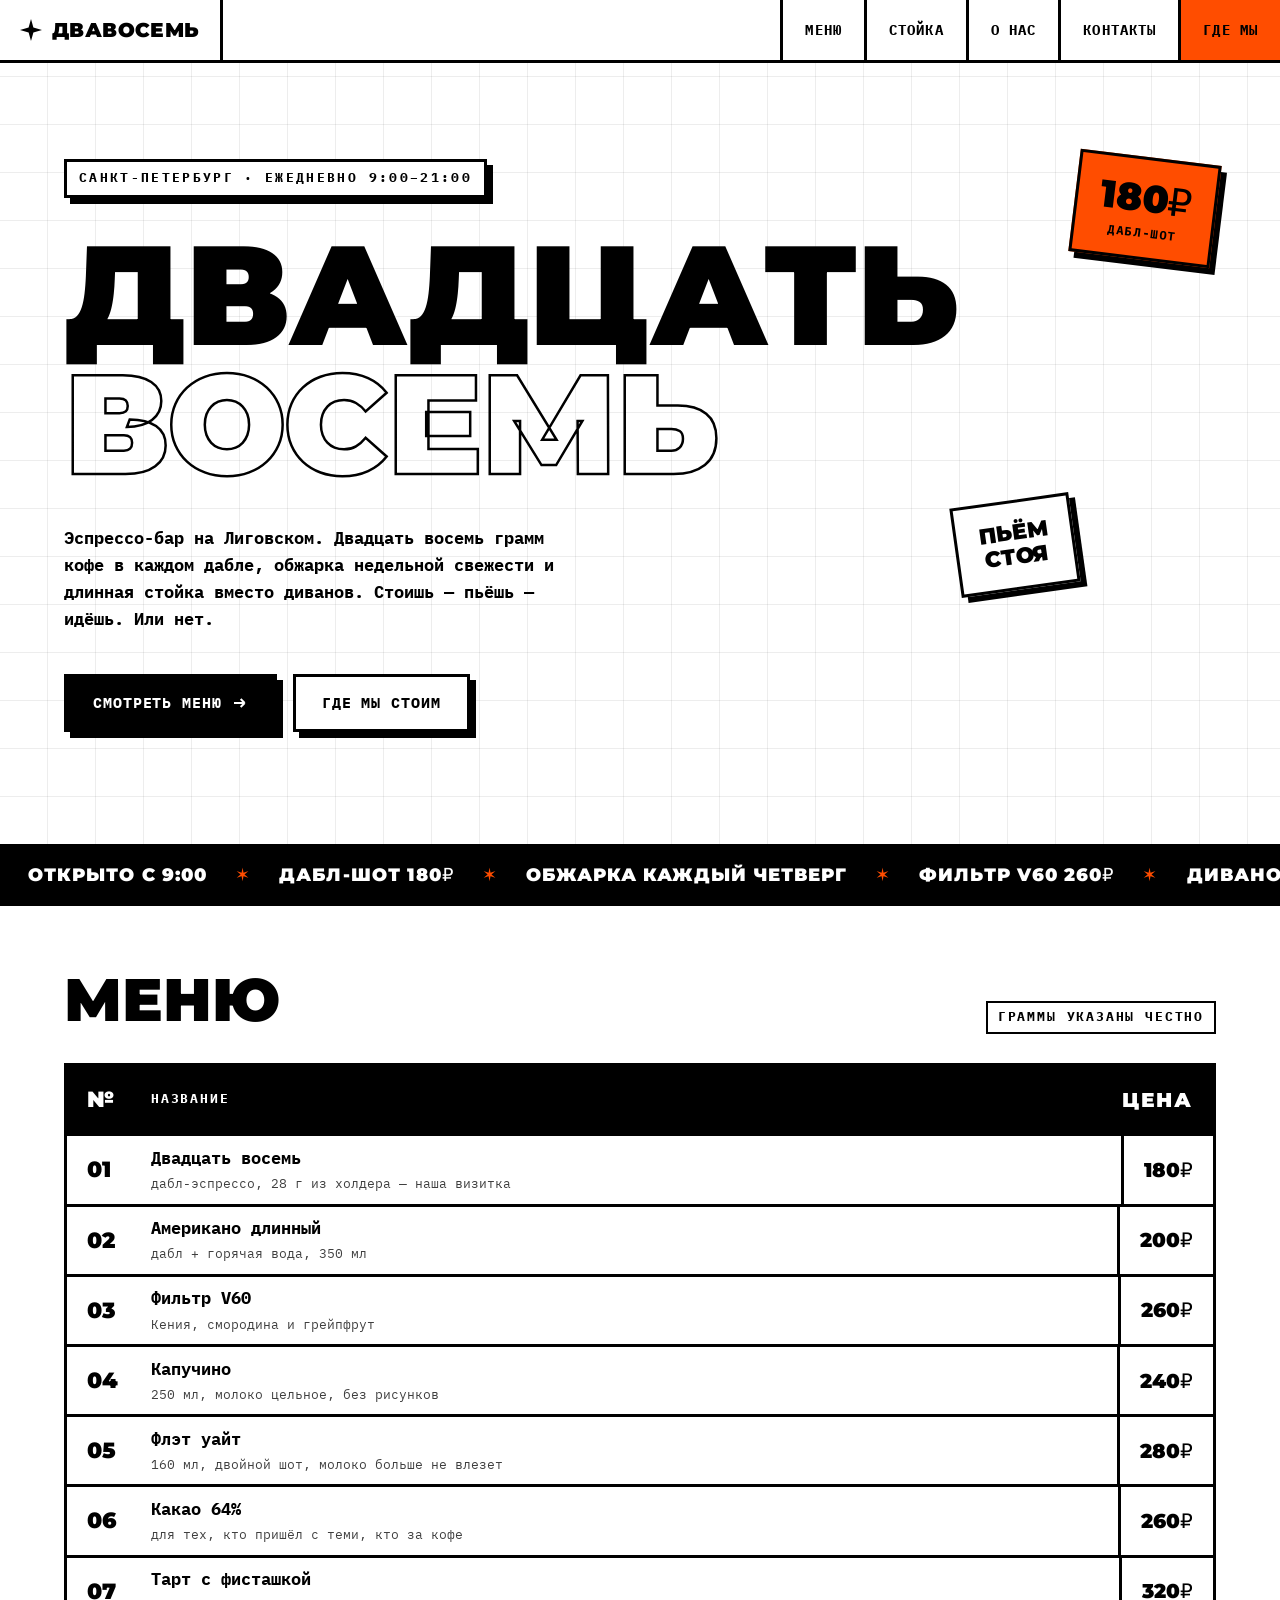
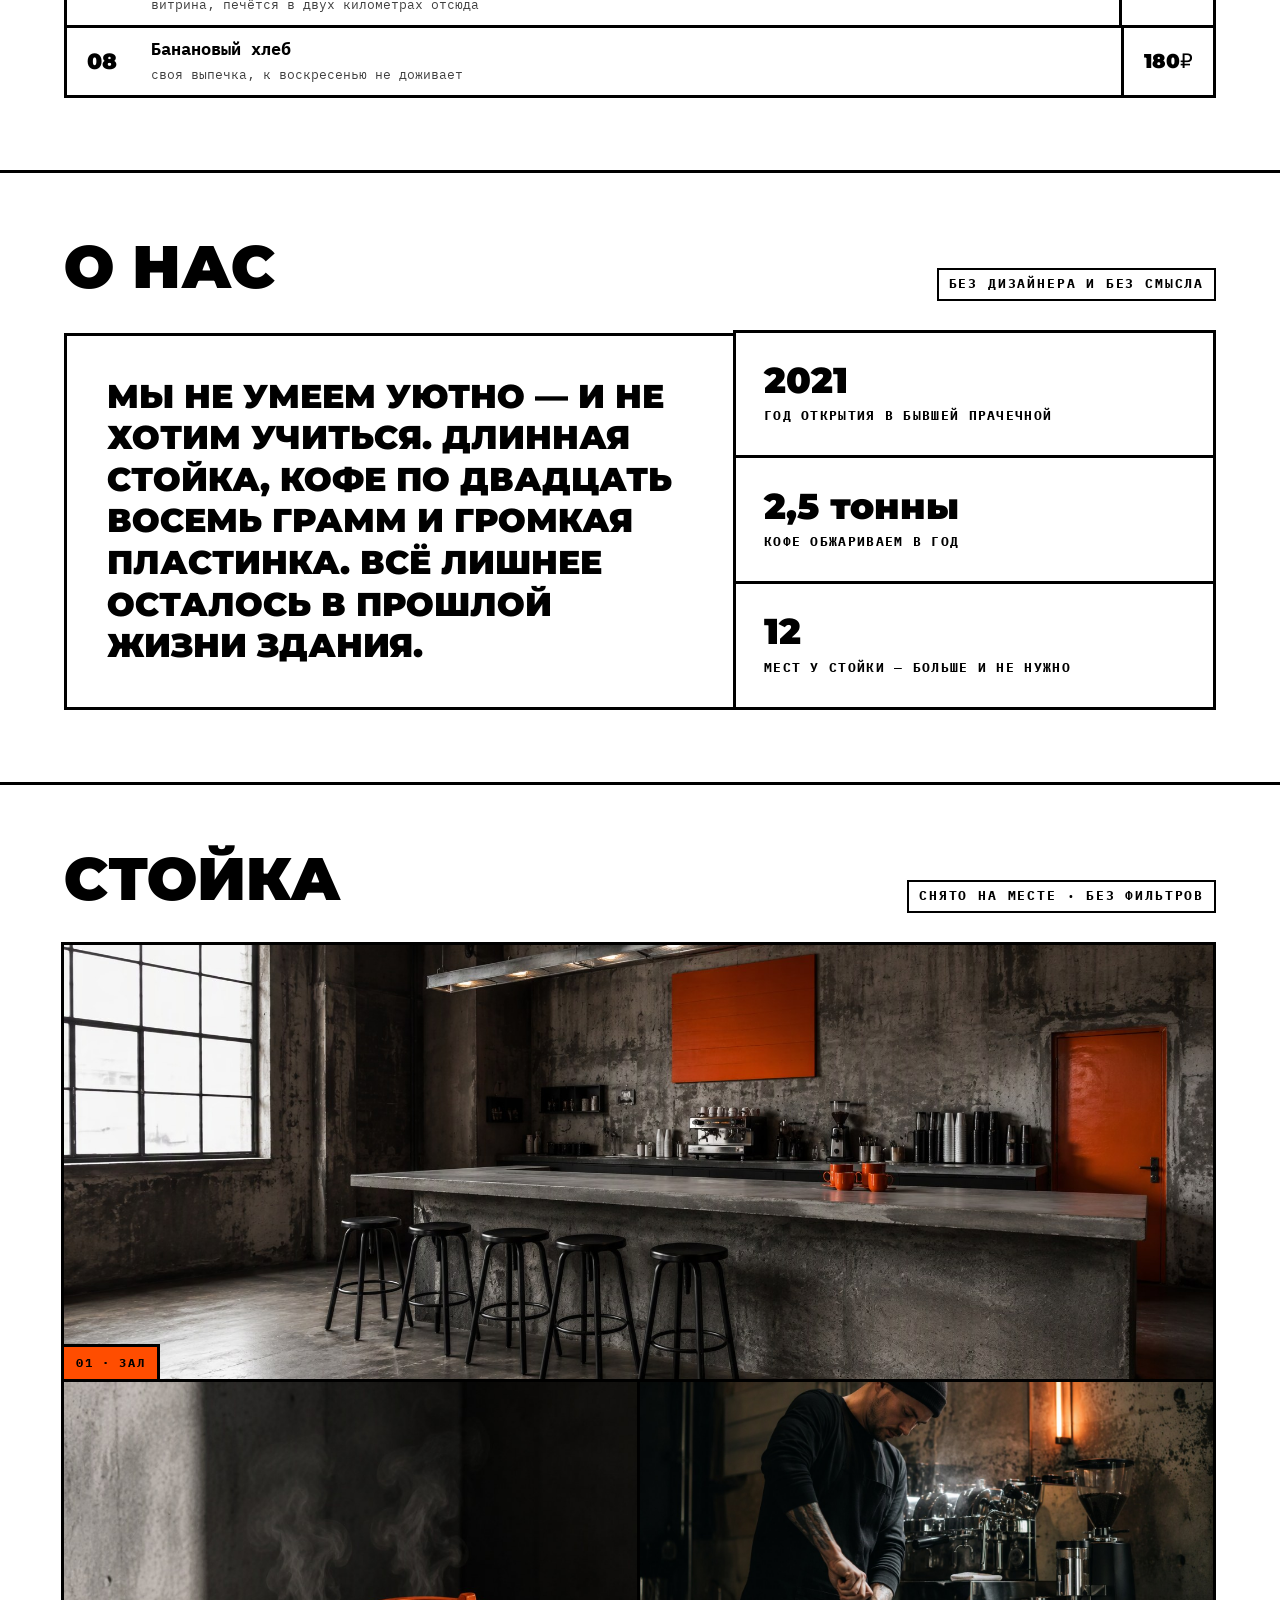
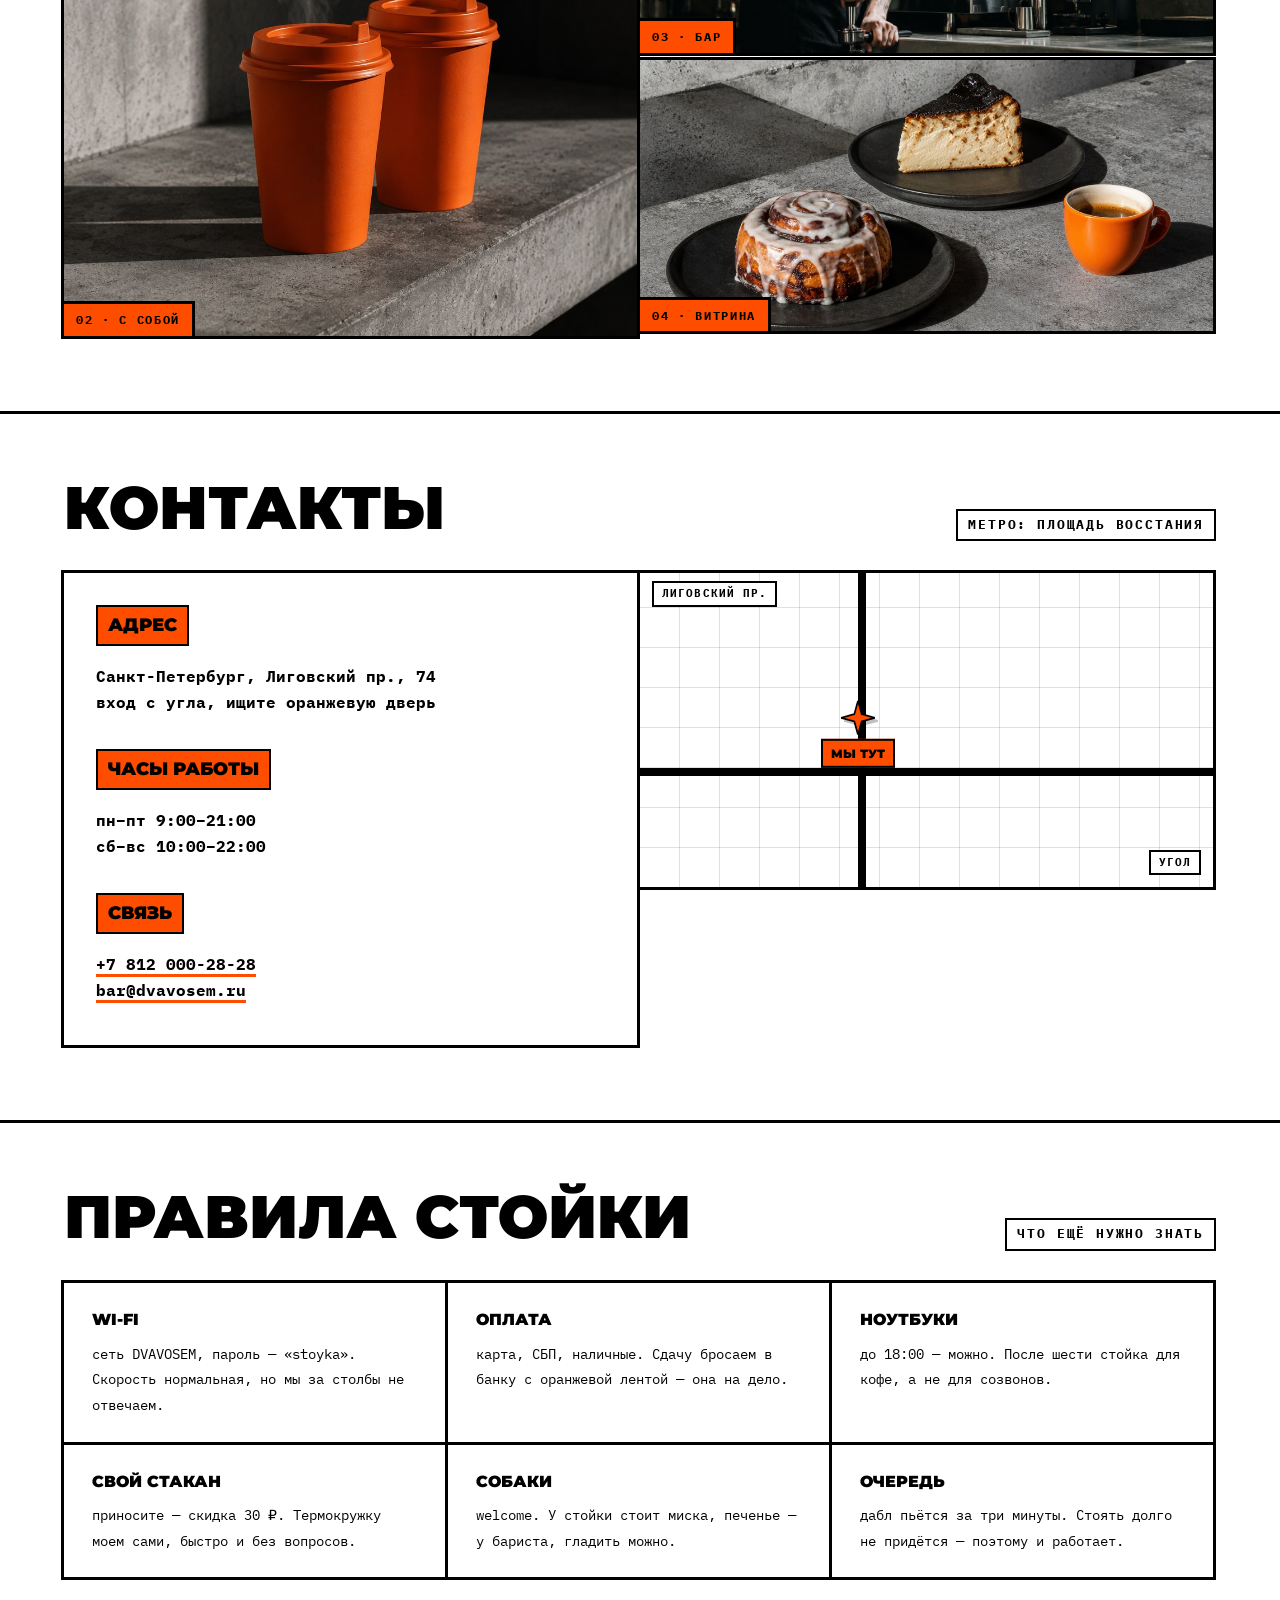
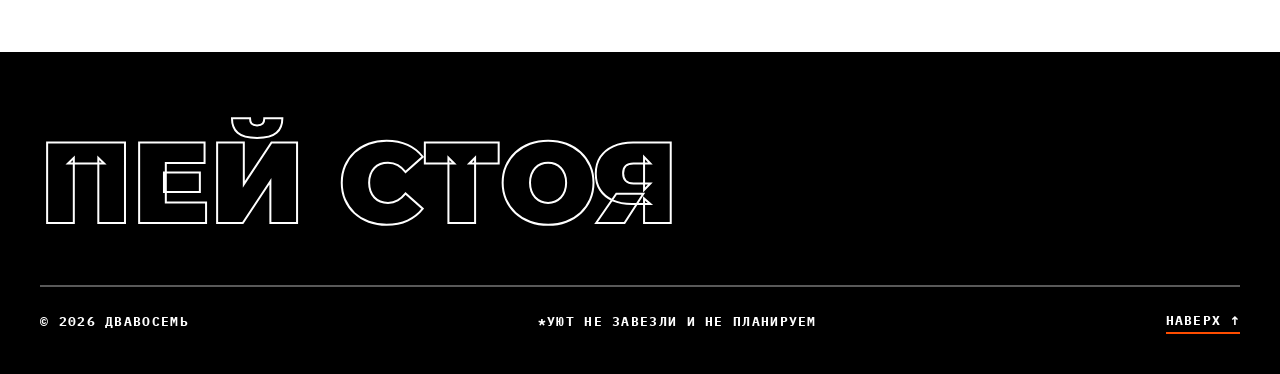
==== commit 46c7c53c: "Брутализм: новый демо-сайт «ДВАВОСЕМЬ» — эспрессо-бар в СПб - контент, название, меню, контакты заме" ====
--- a/brutalism/index.html
+++ b/brutalism/index.html
@@ -5,15 +5,15 @@
 <meta name="viewport" content="width=device-width, initial-scale=1">
 <meta http-equiv="Content-Security-Policy" content="default-src 'self'; script-src 'self' 'unsafe-inline'; style-src 'self' 'unsafe-inline'; font-src 'self'; img-src 'self' data:; object-src 'none'; base-uri 'self'; form-action 'none'; upgrade-insecure-requests">
 <meta name="referrer" content="strict-origin-when-cross-origin">
-<title>КОФЕ & БЕТОН — кофейня в Москве</title>
-<meta name="description" content="КОФЕ & БЕТОН — кофейня в стиле брутализм. Эспрессо, фильтр, молочные и бетонный интерьер. Открыто ежедневно с 8:00.">
-<link rel="icon" href="data:image/svg+xml,%3Csvg xmlns='http://www.w3.org/2000/svg' viewBox='0 0 24 24'%3E%3Crect width='24' height='24' fill='%23d9ff00'/%3E%3Cpath d='M12 3l1.8 7.2L21 12l-7.2 1.8L12 21l-1.8-7.2L3 12l7.2-1.8z'/%3E%3C/svg%3E">
+<title>ДВАВОСЕМЬ — эспрессо-бар в Санкт-Петербурге</title>
+<meta name="description" content="ДВАВОСЕМЬ — эспрессо-бар на Лиговском. Двадцать восемь грамм кофе в каждом дабле, обжарка недельной свежести, длинная стойка вместо диванов. Ежедневно с 9:00.">
+<link rel="icon" href="data:image/svg+xml,%3Csvg xmlns='http://www.w3.org/2000/svg' viewBox='0 0 24 24'%3E%3Crect width='24' height='24' fill='%23ff4d00'/%3E%3Cpath d='M12 3l1.8 7.2L21 12l-7.2 1.8L12 21l-1.8-7.2L3 12l7.2-1.8z'/%3E%3C/svg%3E">
 <link href="fonts.css" rel="stylesheet">
 <style>
 :root{
   --ink:#000000;
   --paper:#ffffff;
-  --acid:#d9ff00;
+  --acid:#ff4d00;
   --display:"Montserrat","Arial Black",sans-serif;
   --mono:"IBM Plex Mono","Courier New",monospace;
 }
@@ -366,19 +366,19 @@
 <body>
 
 <header class="header">
-  <a class="brand" href="#top" aria-label="КОФЕ & БЕТОН — наверх">
+  <a class="brand" href="#top" aria-label="ДВАВОСЕМЬ — наверх">
     <svg width="22" height="22" viewBox="0 0 24 24" aria-hidden="true">
       <path d="M12 0l2.6 9.4L24 12l-9.4 2.6L12 24l-2.6-9.4L0 12l9.4-2.6z" fill="currentColor"/>
     </svg>
-    КОФЕ&БЕТОН
+    ДВАВОСЕМЬ
   </a>
   <button class="burger" id="burger" aria-expanded="false" aria-controls="nav">МЕНЮ &#9776;</button>
   <nav class="nav" id="nav" aria-label="Основная навигация">
     <a href="#menu">МЕНЮ</a>
-    <a href="#gallery">ИНТЕРЬЕР</a>
+    <a href="#gallery">СТОЙКА</a>
     <a href="#about">О НАС</a>
     <a href="#contacts">КОНТАКТЫ</a>
-    <a class="nav-cta" href="#contacts">КАК НАС НАЙТИ</a>
+    <a class="nav-cta" href="#contacts">ГДЕ МЫ</a>
   </nav>
 </header>
 
@@ -387,38 +387,39 @@
   <!-- HERO -->
   <section class="hero">
     <div class="hero-inner">
-      <span class="hero-kicker">МОСКВА · ОТКРЫТО ЕЖЕДНЕВНО 8:00–22:00</span>
+      <span class="hero-kicker">САНКТ-ПЕТЕРБУРГ · ЕЖЕДНЕВНО 9:00–21:00</span>
       <h1>
-        Кофе<span class="row2">&amp;Бетон</span>
+        Двадцать<span class="row2">восемь</span>
       </h1>
       <p class="hero-sub">
-        Кофейня в сыром бетонном пространстве. Никаких подушечек, латте-арта
-        и «уютных уголков». Только кофе, громкая музыка и честные цены.
+        Эспрессо-бар на Лиговском. Двадцать восемь грамм кофе в каждом дабле,
+        обжарка недельной свежести и длинная стойка вместо диванов.
+        Стоишь — пьёшь — идёшь. Или нет.
       </p>
       <div class="hero-actions">
         <a class="btn btn-dark" href="#menu">Смотреть меню
           <svg width="16" height="16" viewBox="0 0 24 24" aria-hidden="true"><path d="M3 12h16m0 0l-6-6m6 6l-6 6" stroke="currentColor" stroke-width="3" fill="none"/></svg>
         </a>
-        <a class="btn" href="#contacts">Как нас найти</a>
+        <a class="btn" href="#contacts">Где мы стоим</a>
       </div>
     </div>
     <div class="sticker sticker-hero" aria-hidden="true">
-      <span class="price">150&#8381;</span>
-      <span class="label">ЭСПРЕССО</span>
+      <span class="price">180&#8381;</span>
+      <span class="label">ДАБЛ-ШОТ</span>
     </div>
     <div class="sticker sticker-no" aria-hidden="true">
-      <span class="price" style="font-size:22px">БЕЗ<br>ДЕКАФА</span>
+      <span class="price" style="font-size:22px">ПЬЁМ<br>СТОЯ</span>
     </div>
   </section>
 
   <!-- TICKER -->
   <div class="ticker" aria-hidden="true">
     <div class="ticker-track" id="ticker-track">
-      <span>Открыто с 8:00</span><span class="dot">&#10038;</span>
-      <span>Эспрессо 150&#8381;</span><span class="dot">&#10038;</span>
-      <span>Своя обжарка</span><span class="dot">&#10038;</span>
-      <span>Фильтр бездонный 250&#8381;</span><span class="dot">&#10038;</span>
-      <span>Розетки только у окна</span><span class="dot">&#10038;</span>
+      <span>Открыто с 9:00</span><span class="dot">&#10038;</span>
+      <span>Дабл-шот 180&#8381;</span><span class="dot">&#10038;</span>
+      <span>Обжарка каждый четверг</span><span class="dot">&#10038;</span>
+      <span>Фильтр V60 260&#8381;</span><span class="dot">&#10038;</span>
+      <span>Диванов не завезли</span><span class="dot">&#10038;</span>
     </div>
   </div>
 
@@ -426,51 +427,51 @@
   <section class="section" id="menu">
     <div class="section-head">
       <h2 class="section-title">Меню</h2>
-      <span class="section-note">ЦЕНЫ В РУБЛЯХ · БЕЗ НАЦЕНОК</span>
-    </div>
-    <div class="menu-table" role="table" aria-label="Меню кофейни">
+      <span class="section-note">ГРАММЫ УКАЗАНЫ ЧЕСТНО</span>
+    </div>
+    <div class="menu-table" role="table" aria-label="Меню эспрессо-бара">
       <div class="menu-row head" role="row">
         <span class="menu-num">&#8470;</span><span>Название</span><span class="menu-price">Цена</span>
       </div>
       <div class="menu-row" role="row">
         <span class="menu-num">01</span>
-        <span><span class="menu-name">Эспрессо</span><span class="menu-desc">двойной шот, свежая обжарка</span></span>
-        <span class="menu-price">150&#8381;</span>
+        <span><span class="menu-name">Двадцать восемь</span><span class="menu-desc">дабл-эспрессо, 28 г из холдера — наша визитка</span></span>
+        <span class="menu-price">180&#8381;</span>
       </div>
       <div class="menu-row" role="row">
         <span class="menu-num">02</span>
-        <span><span class="menu-name">Американо</span><span class="menu-desc">эспрессо + горячая вода</span></span>
-        <span class="menu-price">190&#8381;</span>
+        <span><span class="menu-name">Американо длинный</span><span class="menu-desc">дабл + горячая вода, 350 мл</span></span>
+        <span class="menu-price">200&#8381;</span>
       </div>
       <div class="menu-row" role="row">
         <span class="menu-num">03</span>
-        <span><span class="menu-name">Фильтр бездонный</span><span class="menu-desc">Эфиопия, ягоды и цветы</span></span>
-        <span class="menu-price">250&#8381;</span>
+        <span><span class="menu-name">Фильтр V60</span><span class="menu-desc">Кения, смородина и грейпфрут</span></span>
+        <span class="menu-price">260&#8381;</span>
       </div>
       <div class="menu-row" role="row">
         <span class="menu-num">04</span>
-        <span><span class="menu-name">Капучино</span><span class="menu-desc">250 мл, молоко цельное</span></span>
+        <span><span class="menu-name">Капучино</span><span class="menu-desc">250 мл, молоко цельное, без рисунков</span></span>
+        <span class="menu-price">240&#8381;</span>
+      </div>
+      <div class="menu-row" role="row">
+        <span class="menu-num">05</span>
+        <span><span class="menu-name">Флэт уайт</span><span class="menu-desc">160 мл, двойной шот, молоко больше не влезет</span></span>
+        <span class="menu-price">280&#8381;</span>
+      </div>
+      <div class="menu-row" role="row">
+        <span class="menu-num">06</span>
+        <span><span class="menu-name">Какао 64%</span><span class="menu-desc">для тех, кто пришёл с теми, кто за кофе</span></span>
         <span class="menu-price">260&#8381;</span>
       </div>
       <div class="menu-row" role="row">
-        <span class="menu-num">05</span>
-        <span><span class="menu-name">Раф «Бетон»</span><span class="menu-desc">солёная карамель, двойной шот</span></span>
+        <span class="menu-num">07</span>
+        <span><span class="menu-name">Тарт с фисташкой</span><span class="menu-desc">витрина, печётся в двух километрах отсюда</span></span>
         <span class="menu-price">320&#8381;</span>
       </div>
       <div class="menu-row" role="row">
-        <span class="menu-num">06</span>
-        <span><span class="menu-name">Какао 70%</span><span class="menu-desc">для тех, кто не кофейный</span></span>
-        <span class="menu-price">280&#8381;</span>
-      </div>
-      <div class="menu-row" role="row">
-        <span class="menu-num">07</span>
-        <span><span class="menu-name">Чизкейк на углях</span><span class="menu-desc">выдержанный, сожжённый сверху</span></span>
-        <span class="menu-price">340&#8381;</span>
-      </div>
-      <div class="menu-row" role="row">
         <span class="menu-num">08</span>
-        <span><span class="menu-name">Булка с корицей</span><span class="menu-desc">печём сами, к четвергам не доживает</span></span>
-        <span class="menu-price">220&#8381;</span>
+        <span><span class="menu-name">Банановый хлеб</span><span class="menu-desc">своя выпечка, к воскресенью не доживает</span></span>
+        <span class="menu-price">180&#8381;</span>
       </div>
     </div>
   </section>
@@ -479,25 +480,26 @@
   <section class="section" id="about">
     <div class="section-head">
       <h2 class="section-title">О нас</h2>
-      <span class="section-note">БЕЗ ИНТЕРЬЕРНОГО ДИЗАЙНЕРА</span>
+      <span class="section-note">БЕЗ ДИЗАЙНЕРА И БЕЗ СМЫСЛА</span>
     </div>
     <div class="about-grid">
       <div class="about-statement">
-        Мы убрали всё лишнее: обои, пледы, меню из досок. Остались бетон,
-        свет и кофе. Лучший дизайн — это отсутствие дизайна.
+        Мы не умеем уютно — и не хотим учиться. Длинная стойка, кофе
+        по двадцать восемь грамм и громкая пластинка. Всё лишнее
+        осталось в прошлой жизни здания.
       </div>
       <div class="about-facts">
         <div class="fact">
-          <b>2019</b>
-          <span>год открытия в бывшем КПЗ</span>
+          <b>2021</b>
+          <span>год открытия в бывшей прачечной</span>
         </div>
         <div class="fact">
-          <b>4 тонны</b>
+          <b>2,5 тонны</b>
           <span>кофе обжариваем в год</span>
         </div>
         <div class="fact">
-          <b>0</b>
-          <span>декафа и растительного молока*</span>
+          <b>12</b>
+          <span>мест у стойки — больше и не нужно</span>
         </div>
       </div>
     </div>
@@ -506,24 +508,24 @@
   <!-- GALLERY -->
   <section class="section" id="gallery">
     <div class="section-head">
-      <h2 class="section-title">Интерьер</h2>
+      <h2 class="section-title">Стойка</h2>
       <span class="section-note">СНЯТО НА МЕСТЕ · БЕЗ ФИЛЬТРОВ</span>
     </div>
     <div class="gallery-grid">
       <figure class="ph ph-wide">
-        <img src="images/interior.jpg" alt="Зал кофейни: сырой бетон, трубы под потолком, чёрные стулья и жёлтая дверь" loading="lazy">
+        <img src="images/hall.jpg" alt="Зал эспрессо-бара: сырой бетон, трубы под потолком, бетонная стойка и оранжевая дверь" loading="lazy">
         <figcaption>01 · ЗАЛ</figcaption>
       </figure>
       <figure class="ph ph-tall">
-        <img src="images/cups.jpg" alt="Два фирменных стакана кислотно-жёлтого цвета со звездой на бетонной стойке" loading="lazy">
-        <figcaption>02 · СТАКАНЫ С СОБОЙ</figcaption>
+        <img src="images/cups-to-go.jpg" alt="Два оранжевых стакана с собой на бетонной стойке" loading="lazy">
+        <figcaption>02 · С СОБОЙ</figcaption>
       </figure>
       <figure class="ph ph-small">
-        <img src="images/barista.jpg" alt="Бариста в чёрном фартуке готовит эспрессо за бетонной стойкой" loading="lazy">
+        <img src="images/bar.jpg" alt="Бариста в чёрном фартуке готовит эспрессо за бетонной стойкой" loading="lazy">
         <figcaption>03 · БАР</figcaption>
       </figure>
       <figure class="ph ph-small">
-        <img src="images/pastry-v2.jpg" alt="Булка с корицей и чизкейк на чёрных тарелках рядом с жёлтым стаканом" loading="lazy">
+        <img src="images/showcase.jpg" alt="Тарт с фисташкой и банановый хлеб на чёрных тарелках рядом с оранжевой чашкой" loading="lazy">
         <figcaption>04 · ВИТРИНА</figcaption>
       </figure>
     </div>
@@ -533,28 +535,28 @@
   <section class="section" id="contacts">
     <div class="section-head">
       <h2 class="section-title">Контакты</h2>
-      <span class="section-note">МЕТРО: КИТАЙ-ГОРОД</span>
+      <span class="section-note">МЕТРО: ПЛОЩАДЬ ВОССТАНИЯ</span>
     </div>
     <div class="contact-grid">
       <div>
         <div class="contact-block">
           <h3>Адрес</h3>
-          <p>Москва, Мясницкая ул., 13, стр. 2<br>вход со двора, ищите жёлтую дверь</p>
+          <p>Санкт-Петербург, Лиговский пр., 74<br>вход с угла, ищите оранжевую дверь</p>
           <h3 style="margin-top:24px">Часы работы</h3>
-          <p>пн–пт 8:00–22:00<br>сб–вс 10:00–22:00</p>
+          <p>пн–пт 9:00–21:00<br>сб–вс 10:00–22:00</p>
           <h3 style="margin-top:24px">Связь</h3>
-          <p><a href="tel:+74950001313">+7 495 000-13-13</a><br>
-          <a href="mailto:zdarova@kofebeton.ru">zdarova@kofebeton.ru</a></p>
+          <p><a href="tel:+78120002828">+7 812 000-28-28</a><br>
+          <a href="mailto:bar@dvavosem.ru">bar@dvavosem.ru</a></p>
         </div>
       </div>
-      <div class="map" role="img" aria-label="Схематичная карта: Мясницкая улица, 13 — вход со двора">
+      <div class="map" role="img" aria-label="Схематичная карта: Лиговский проспект, 74 — вход с угла">
         <div class="map-road h"></div>
         <div class="map-road v"></div>
-        <span class="map-label" style="top:8px;left:12px">МЯСНИЦКАЯ УЛ.</span>
-        <span class="map-label" style="bottom:12px;right:12px">ДВОР</span>
+        <span class="map-label" style="top:8px;left:12px">ЛИГОВСКИЙ ПР.</span>
+        <span class="map-label" style="bottom:12px;right:12px">УГОЛ</span>
         <div class="map-pin">
           <svg width="34" height="34" viewBox="0 0 24 24" aria-hidden="true">
-            <path d="M12 0l2.6 9.4L24 12l-9.4 2.6L12 24l-2.6-9.4L0 12l9.4-2.6z" fill="#d9ff00" stroke="#000" stroke-width="1.2"/>
+            <path d="M12 0l2.6 9.4L24 12l-9.4 2.6L12 24l-2.6-9.4L0 12l9.4-2.6z" fill="#ff4d00" stroke="#000" stroke-width="1.2"/>
           </svg>
           <span>МЫ ТУТ</span>
         </div>
@@ -565,16 +567,16 @@
   <!-- HOUSE RULES -->
   <section class="section" id="rules">
     <div class="section-head">
-      <h2 class="section-title">Правила дома</h2>
+      <h2 class="section-title">Правила стойки</h2>
       <span class="section-note">ЧТО ЕЩЁ НУЖНО ЗНАТЬ</span>
     </div>
     <div class="rules">
-      <div class="rule"><b>Wi-Fi</b><span>сеть KOFE.BETON, пароль — «espresso». Скорость средняя, как и задумано.</span></div>
-      <div class="rule"><b>Оплата</b><span>карта, наличные, СБП. Чаевые — наличными в жёлтую банку на баре.</span></div>
-      <div class="rule"><b>Ноутбуки</b><span>можно. Розетки — у окна и у колонны, приходите раньше конкурентов.</span></div>
-      <div class="rule"><b>Свой стакан</b><span>приносите — скидка 20 ₽. Крышку не забудьте, мы про неё тоже забудем.</span></div>
-      <div class="rule"><b>Собаки</b><span>welcome. У бара всегда стоит миска с водой.</span></div>
-      <div class="rule"><b>Столики</b><span>не бронируем. Занято — значит занято, приходите через час.</span></div>
+      <div class="rule"><b>Wi-Fi</b><span>сеть DVAVOSEM, пароль — «stoyka». Скорость нормальная, но мы за столбы не отвечаем.</span></div>
+      <div class="rule"><b>Оплата</b><span>карта, СБП, наличные. Сдачу бросаем в банку с оранжевой лентой — она на дело.</span></div>
+      <div class="rule"><b>Ноутбуки</b><span>до 18:00 — можно. После шести стойка для кофе, а не для созвонов.</span></div>
+      <div class="rule"><b>Свой стакан</b><span>приносите — скидка 30 ₽. Термокружку моем сами, быстро и без вопросов.</span></div>
+      <div class="rule"><b>Собаки</b><span>welcome. У стойки стоит миска, печенье — у бариста, гладить можно.</span></div>
+      <div class="rule"><b>Очередь</b><span>дабл пьётся за три минуты. Стоять долго не придётся — поэтому и работает.</span></div>
     </div>
   </section>
 
@@ -582,10 +584,10 @@
 
 <footer class="footer">
   <div class="footer-inner">
-    <div class="footer-big" aria-hidden="true">Пей кофе</div>
+    <div class="footer-big" aria-hidden="true">Пей стоя</div>
     <div class="footer-row">
-      <span>&copy; 2026 КОФЕ&amp;БЕТОН</span>
-      <span>*на самом деле овсяное есть</span>
+      <span>&copy; 2026 ДВАВОСЕМЬ</span>
+      <span>*уют не завезли и не планируем</span>
       <a class="to-top" href="#top">Наверх &#8593;</a>
     </div>
   </div>
--- a/brutalism/fonts.css
+++ b/brutalism/fonts.css
@@ -1,4 +1,4 @@
-/* Шрифты КОФЕ & БЕТОН — локальные копии, лицензия SIL OFL */
+/* Шрифты ДВАВОСЕМЬ — локальные копии, лицензия SIL OFL */
 @font-face{
   font-family:'IBM Plex Mono';
   font-style:italic;
